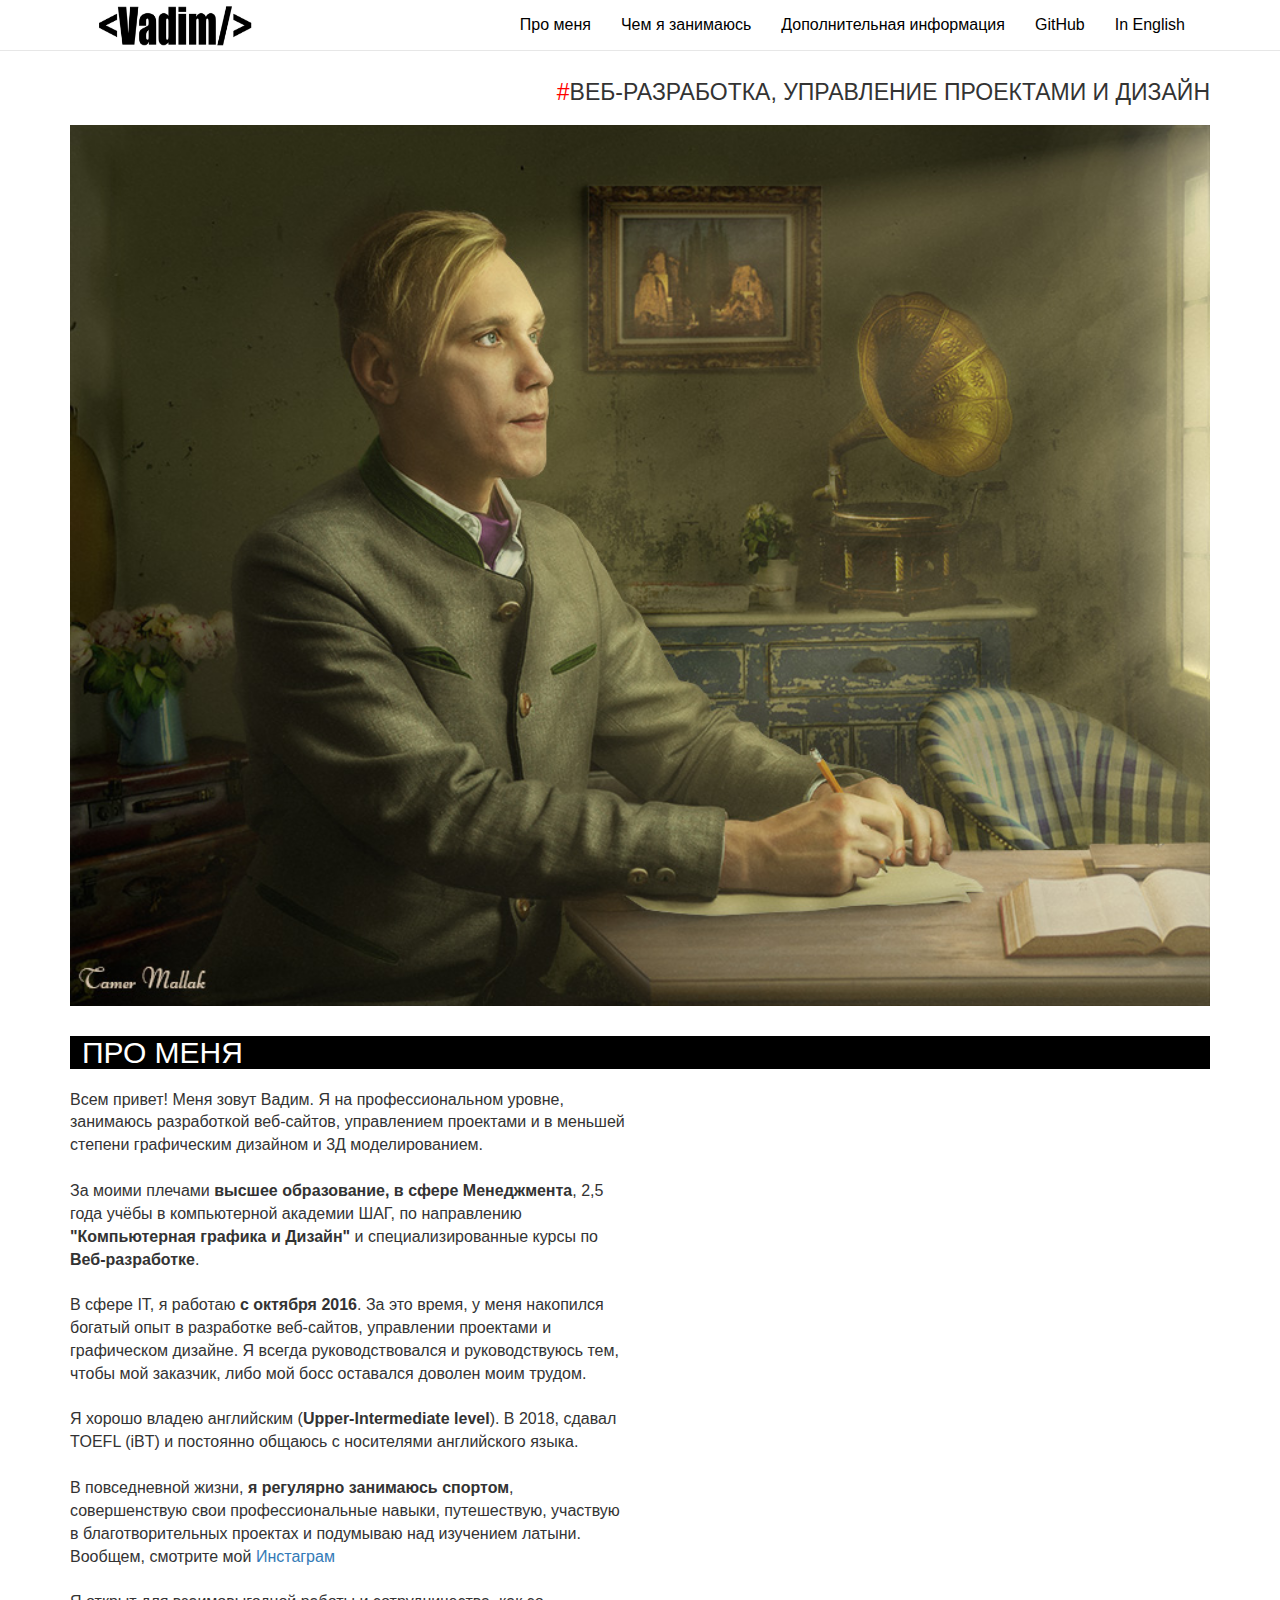
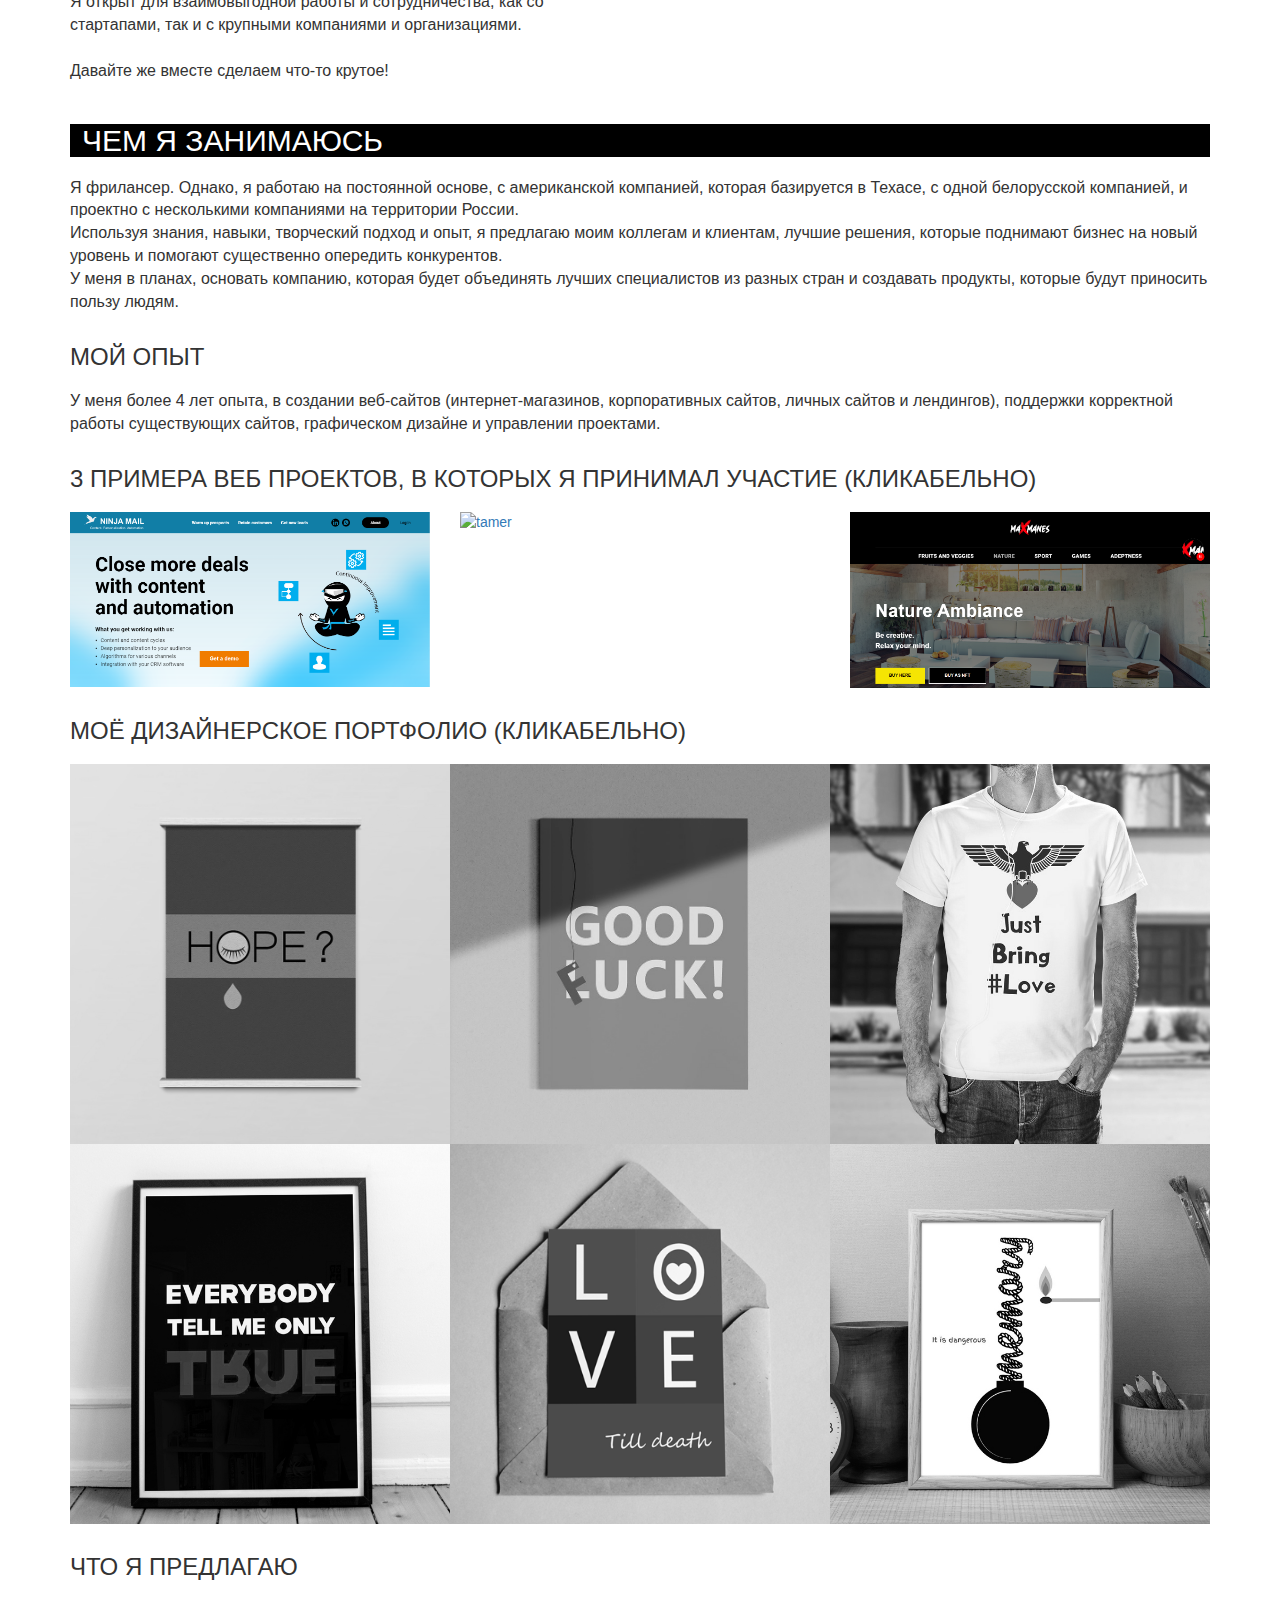
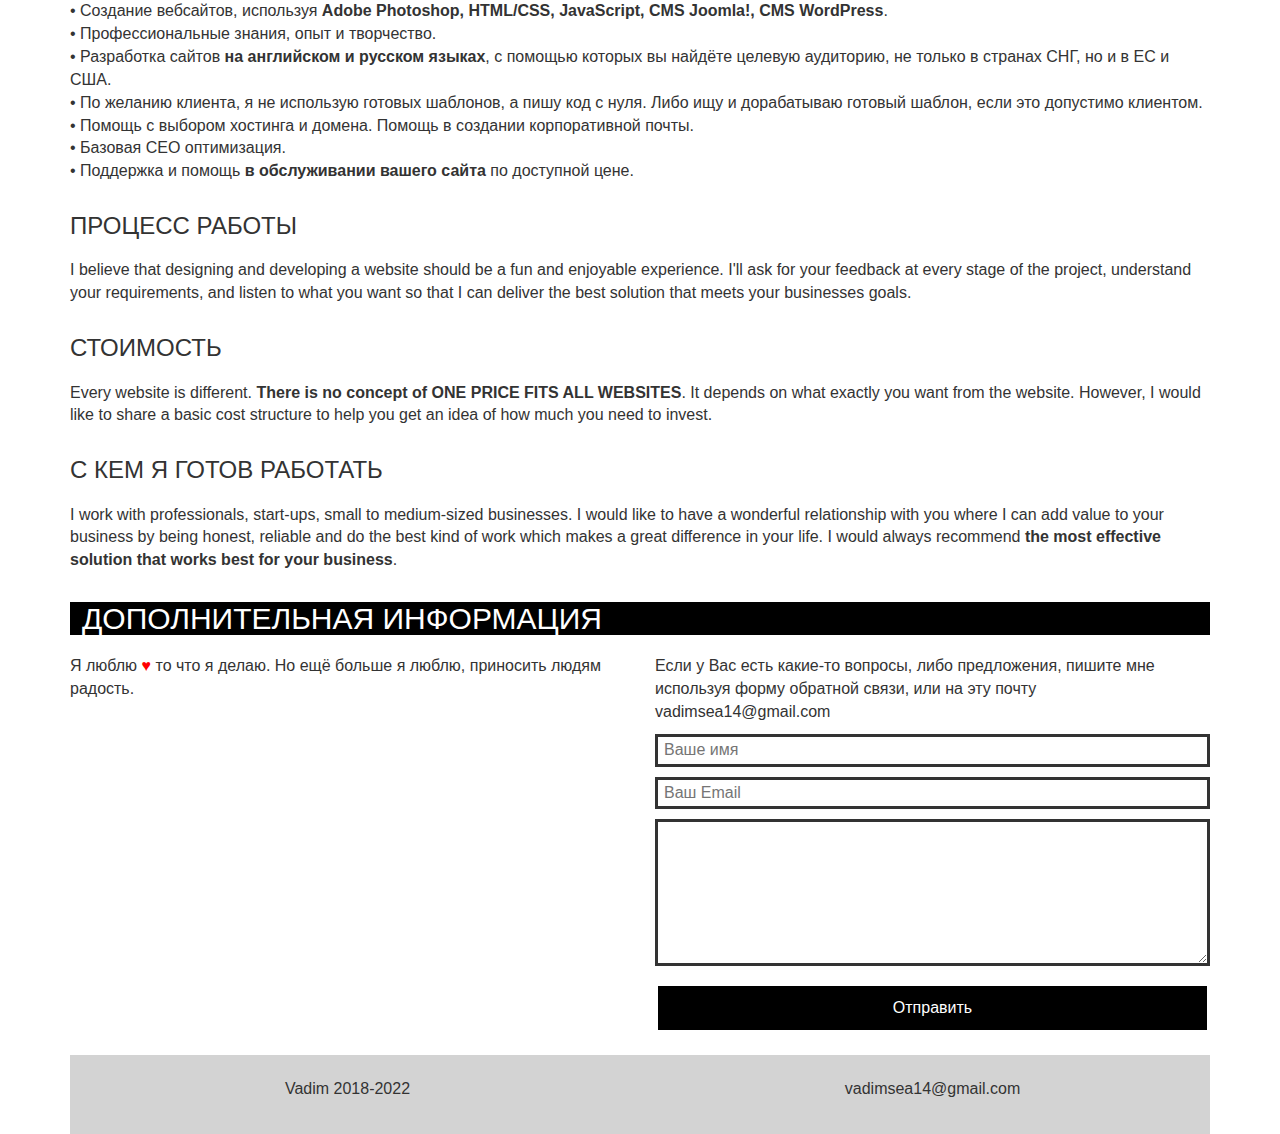
==== po-russki.html @ b3de0517 "Update po-russki.html" ====
<!DOCTYPE html>
<html lang="en">
  <head>
    <meta charset="utf-8">
	<meta http-equiv="X-UA-Compatible" content="IE=edge">
	<meta name="viewport" content="width=device-width, initial-scale=1">
    <title>ВАДИМ #ДИЗАЙН И РАЗРАБОТКА САЙТОВ</title>
    <!-- Bootstrap -->
	<link href="css/bootstrap.css" rel="stylesheet">
	<link href="css/style.css" rel="stylesheet" type="text/css">

	<!-- HTML5 shim and Respond.js for IE8 support of HTML5 elements and media queries -->
	<!-- WARNING: Respond.js doesn't work if you view the page via file:// -->
	<!--[if lt IE 9]>
		  <script src="https://oss.maxcdn.com/html5shiv/3.7.2/html5shiv.min.js"></script>
		  <script src="https://oss.maxcdn.com/respond/1.4.2/respond.min.js"></script>
		<![endif]-->
	  <!-- anchor smooth motion -->
	<script type="text/javascript" src="https://ajax.googleapis.com/ajax/libs/jquery/3.1.0/jquery.min.js"></script>
    <script>
		$(function () {
			$('a[href^="#"]').click(function(){
			var targetHref = $(this).attr('href');
			var $target = $('[name="' + targetHref.substring(1) + '"]');
			var offset = 200;
			if ($target.length) {
				$('html, body').animate({scrollTop: $target.offset().top - offset}, 800);
			}
			return false;
				});
		});
	</script>
	  <script type="text/javascript">
		    document.ondragstart = noselect; 
		    document.onselectstart = noselect; 
		    document.oncontextmenu = noselect; 
		    function noselect() {return false;} 
	</script>
	  
	 
	  
  </head>
	
	
	
	
	
	
	
	
  <body style="padding-top: 50px">
    <div class="container">
  <nav class="navbar navbar-default navbar-fixed-top">
	    <div class="container-fluid">
	      <!-- Brand and toggle get grouped for better mobile display -->
	      <div class="navbar-header">
	        <button type="button" class="navbar-toggle collapsed" data-toggle="collapse" data-target="#topFixedNavbar1" aria-expanded="false"><span class="sr-only">Toggle navigation</span><span class="icon-bar"></span><span class="icon-bar"></span><span class="icon-bar"></span></button>
	        <a class="navbar-brand" href="https://vadimsea.github.io/"><img src="images/logo.jpg" width="160" height="50" alt=""/></a></div>
	      <!-- Collect the nav links, forms, and other content for toggling -->
	      <div class="collapse navbar-collapse" id="topFixedNavbar1">
	        <ul class="nav navbar-nav navbar-right">
	                   <li><a href="#about">Про меня</a></li>
			  <li><a href="#what">Чем я занимаюсь</a></li>
			  <li><a href="#info">Дополнительная информация</a></li>
			  <li><a href="https://github.com/vadimsea" target="_blank">GitHub</a></li>
			  <li><a href="/">In English</a></li>
            </ul>
          </div>
	      <!-- /.navbar-collapse -->
        </div>
	    <!-- /.container-fluid -->
      </nav>
		
		
<h1><span class="colortext">#</span>ВЕБ-РАЗРАБОТКА, УПРАВЛЕНИЕ ПРОЕКТАМИ И ДИЗАЙН</h1>		
<div class="wrapper-img">		
  <img src="images/vadimsea.jpg" class="img-responsive" alt="Vadim" style="width: 100%;"/>
</div>
	    
	    
	    
	    
		
<h2>ПРО МЕНЯ</h2> <a name="about"></a>
<div class="row">
	    <div class="col-sm-6">
	      <p>	Всем привет! Меня зовут Вадим. Я на профессиональном уровне, занимаюсь разработкой веб-сайтов, управлением проектами и в меньшей степени графическим дизайном и 3Д моделированием. <br>
		      	<br>
		      	За моими плечами <b>высшее образование, в сфере Менеджмента</b>, 2,5 года учёбы в компьютерной академии ШАГ, по направлению <b>"Компьютерная графика и Дизайн"</b> и специализированные курсы по <b>Веб-разработке</b>.<br>
		      	<br>
		      	В сфере IT, я работаю <b>с октября 2016</b>. За это время, у меня накопился богатый опыт в разработке веб-сайтов, управлении проектами и графическом дизайне. Я всегда руководствовался и руководствуюсь тем, чтобы мой заказчик, либо мой босс оставался доволен моим трудом.<br>
		      	<br>
		      	Я хорошо владею английским (<b>Upper-Intermediate level</b>). В 2018, сдавал TOEFL (iBT) и постоянно общаюсь с носителями английского языка.<br>
		      	<br>
		      	В повседневной жизни, <b>я регулярно занимаюсь спортом</b>, совершенствую свои профессиональные навыки, путешествую, участвую в благотворительных проектах и подумываю над изучением латыни. Вообщем, смотрите мой <a href="https://www.instagram.com/vadim.sea/" target="_blank">Инстаграм</a><br>
		      	<br>
		      	Я открыт для взаимовыгодной работы и сотрудничества, как со стартапами, так и с крупными компаниями и организациями. <br>
		      	<br>
		      	Давайте же вместе сделаем что-то крутое!
		      
			</p>
	    </div>
	    <div class="col-sm-6 other">
	      <iframe src="https://player.vimeo.com/video/448821507" width="100%" height="600" frameborder="0" allow="autoplay; fullscreen" allowfullscreen></iframe>
	    </div>
	  </div>
	    
<h2>ЧЕМ Я ЗАНИМАЮСЬ</h2> <a name="what"></a>
<p>
	Я фрилансер. Однако, я работаю на постоянной основе, с американской компанией, которая базируется в Техасе, с одной белорусской компанией, и проектно с несколькими компаниями на территории России. <br>
	Используя знания, навыки, творческий подход и опыт, я предлагаю моим коллегам и клиентам, лучшие решения, которые поднимают бизнес на новый уровень и помогают существенно опередить конкурентов. <br>
	У меня в планах, основать компанию, которая будет объединять лучших специалистов из разных стран и создавать продукты, которые будут приносить пользу людям.<br>
	
 </p>

<h3>МОЙ ОПЫТ</h3>
<p>
У меня более 4 лет опыта, в создании веб-сайтов (интернет-магазинов, корпоративных сайтов, личных сайтов и лендингов), поддержки корректной работы существующих сайтов, графическом дизайне и управлении проектами.
</p>

<h3>3 ПРИМЕРА ВЕБ ПРОЕКТОВ, В КОТОРЫХ Я ПРИНИМАЛ УЧАСТИЕ (КЛИКАБЕЛЬНО)</h3> <a name="examples"></a>
<div class="row">
  <div class="col-xs-6 col-md-4"><a href="https://ninjamail.click/" target="_blank"><img src="images/ninjamail.png" class="img-responsive" alt="purl" style="width: 100%;"/></a></div>
  <div class="col-xs-6 col-md-4"><a href="http://www.tamer-art.com/" target="_blank"><img src="images/tamerart.png" class="img-responsive" alt="tamer" style="width: 100%;"/></a></div>
  <div class="col-xs-6 col-md-4"><a href="https://maxmanes.com/" target="_blank"><img src="images/maxmanes.png" class="img-responsive" alt="cubepapa" style="width: 100%;"/></a></div>
</div>	    
	    
	
<h3>МОЁ ДИЗАЙНЕРСКОЕ ПОРТФОЛИО (КЛИКАБЕЛЬНО)</h3>    
<div class="-fx-image-gal">
	<div class="-fx-gal-item">
		<div class="-fx-gal-image-thumb" tabindex="1">
			<a href="https://vadimsea.github.io/images/629c2c74491435.5c31e73e9cffa.jpg" target="_blank">
				<img src="images/629c2c74491435.5c31e73e9cffa.jpg" />
			</a>
		</div>
	</div><!-- /-fx-gal-item -->

	<div class="-fx-gal-item">
		<div class="-fx-gal-image-thumb" tabindex="1">
			<a href="https://vadimsea.github.io/images/luck-fuck.jpg" target="_blank">
				<img src="images/luck-fuck.jpg" />
			</a>
		</div>
	</div><!-- /-fx-gal-item -->

	<div class="-fx-gal-item">
		<div class="-fx-gal-image-thumb" tabindex="1">
			<a href="https://vadimsea.github.io/images/love.jpg" target="_blank">
				<img src="images/love.jpg" />
			</a>
		</div>
	</div><!-- /-fx-gal-item -->

	<div class="-fx-gal-item">
		<div class="-fx-gal-image-thumb" tabindex="1">
			<a href="https://vadimsea.github.io/images/True3.jpg" target="_blank">
				<img src="images/True3.jpg" />
			</a>
		</div>
	</div><!-- /-fx-gal-item -->

	<div class="-fx-gal-item">
		<div class="-fx-gal-image-thumb" tabindex="1">
			<a href="https://vadimsea.github.io/images/love-red1.png" target="_blank">
				<img src="images/love-red1.png" />
			</a>
		</div>
	</div><!-- /-fx-gal-item -->

	<div class="-fx-gal-item">
		<div class="-fx-gal-image-thumb" tabindex="1">
			<a href="https://vadimsea.github.io/images/Memory2.jpg" target="_blank">
				<img src="images/Memory2.jpg" />
			</a>
		</div>
	</div><!-- /-fx-gal-item -->
</div><!-- /gallery -->
	    
	    
	    
	    
	    
	    
	    

<h3>ЧТО Я ПРЕДЛАГАЮ</h3>
<p>
•	Создание вебсайтов, используя <b>Adobe Photoshop, HTML/CSS, JavaScript, CMS Joomla!, CMS WordPress</b>. <br>
•	Профессиональные знания, опыт и творчество.<br>
•	Разработка сайтов <b>на английском и русском языках</b>, с помощью которых вы найдёте целевую аудиторию, не только в странах СНГ, но и в ЕС и США.<br>
•	По желанию клиента, я не использую готовых шаблонов, а пишу код с нуля. Либо ищу и дорабатываю готовый шаблон, если это допустимо клиентом.<br>
•	Помощь с выбором хостинга и домена. Помощь в создании корпоративной почты. <br>
•	Базовая СЕО оптимизация.<br>
•	Поддержка и помощь <b>в обслуживании вашего сайта</b> по доступной цене. <br>
</p>
<h3>ПРОЦЕСС РАБОТЫ</h3>
<p>
I believe that designing and developing a website should be a fun and enjoyable experience. I'll ask for your feedback at every stage of the project, understand your requirements, and listen to what you want so that I can deliver the best solution that meets your businesses goals.
</p>
<h3>СТОИМОСТЬ</h3>
<p>
Every website is different. <b>There is no concept of ONE PRICE FITS ALL WEBSITES</b>. It depends on what exactly you want from the website. However, I would like to share a basic cost structure to help you get an idea of how much you need to invest.
</p>
<h3>С КЕМ Я ГОТОВ РАБОТАТЬ</h3>
<p>
I work with professionals, start-ups, small to medium-sized businesses. I would like to have a wonderful relationship with you where I can add value to your business by being honest, reliable and do the best kind of work which makes a great difference in your life. I would always recommend <b>the most effective solution that works best for your business</b>.  
</p>		
	    
	    
<h2>ДОПОЛНИТЕЛЬНАЯ ИНФОРМАЦИЯ</h2> <a name="info"></a>
<div class="row">
  <div class="col-md-6">
<p>Я люблю <span class="colortext">&hearts;</span> то что я делаю. Но ещё больше я люблю, приносить людям радость.<br>
</p>
		
  
  <div class="embed-responsive embed-responsive-16by9">
  <iframe src="https://player.vimeo.com/video/296215792" width="100%" height="100%" frameborder="0" webkitallowfullscreen mozallowfullscreen allowfullscreen></iframe>
</div>
	
  </div>
  <div class="col-md-6">
<p>Если у Вас есть какие-то вопросы, либо предложения, пишите мне используя форму обратной связи, или на эту почту vadimsea14@gmail.com</p>
  <form class="contact_form" action="contact-form.php" method="post" style="text-align: center;">
		 <p>
           <input type="text"  name="name" placeholder="Ваше имя" required />
        </p>
        <p>
          <input type="email" name="email" placeholder="Ваш Email" required />
        </p>

        <p>
          <textarea name="message" cols="40" rows="6" required ></textarea>
        </p>
        <p>
          <button class="submit" type="submit">Отправить</button>
        </p>
</form>
	
  </div>
</div>
		
<footer class="footer-vadzim">
  <div class="row" style="text-align: center;">
	  <div class="col-md-6">
	  	<p>Vadim 2018-2022</p>
	  </div>
	  <div class="col-md-6">
	  	<p>vadimsea14@gmail.com</p>
	  </div>
  </div>
</footer>

<!-- jQuery (necessary for Bootstrap's JavaScript plugins) --> 
	<script src="js/jquery-1.11.3.min.js"></script>

	<!-- Include all compiled plugins (below), or include individual files as needed --> 
	<script src="js/bootstrap.js"></script>
  </body>
</html>
---- css/style.css ----
@charset "utf-8";

body {
	cursor: url("../images/cursor.cur"), auto;
}


.footer-vadzim {
	height: 100%;
    width: 100%;
    background: lightgray;
	margin-top: 12px;
	padding: 23px 0px;
}

.colortext {
	color: red;
}



/*///////////// gallery CSS /////////////*/

.-fx-image-gal {
	display: flex;
	flex-direction: column;
	flex-wrap: wrap;
	margin: 0 auto;
	width: 100%;
	/*max-width: 960px;*/
	justify-content: center;
}
.-fx-gal-item {
	width: 100%;
	margin: 0px;
	padding: 0px;
	overflow: hidden;
}

.-fx-gal-item a {
	padding: 0;
	margin: 0;
	width: 100%;
	height: 100%;
	background-color: white;
}

.-fx-gal-image-thumb img {
	width: 100%;
	cursor: pointer;
	-webkit-filter: grayscale(100%);
	-moz-filter: grayscale(100%);
	filter: grayscale(100%);
	transform: scale(1.1);
	transition: all 0.5s ease;
}

.-fx-gal-image-thumb:hover img {
	cursor: pointer;
	-webkit-filter: grayscale(0%);
	-moz-filter: grayscale(0%);
	filter: grayscale(0%);
	transform: scale(1.5);
	transition: all 0.5s ease;
}
@media (min-width: 420px) {
	.-fx-image-gal {
		flex-direction: row;
		flex-wrap: wrap;
	}
	.-fx-gal-item {
		width: 50%;
	}
}
@media (min-width: 768px) {
	.-fx-gal-item {
		width: 33.33%;
	}
}
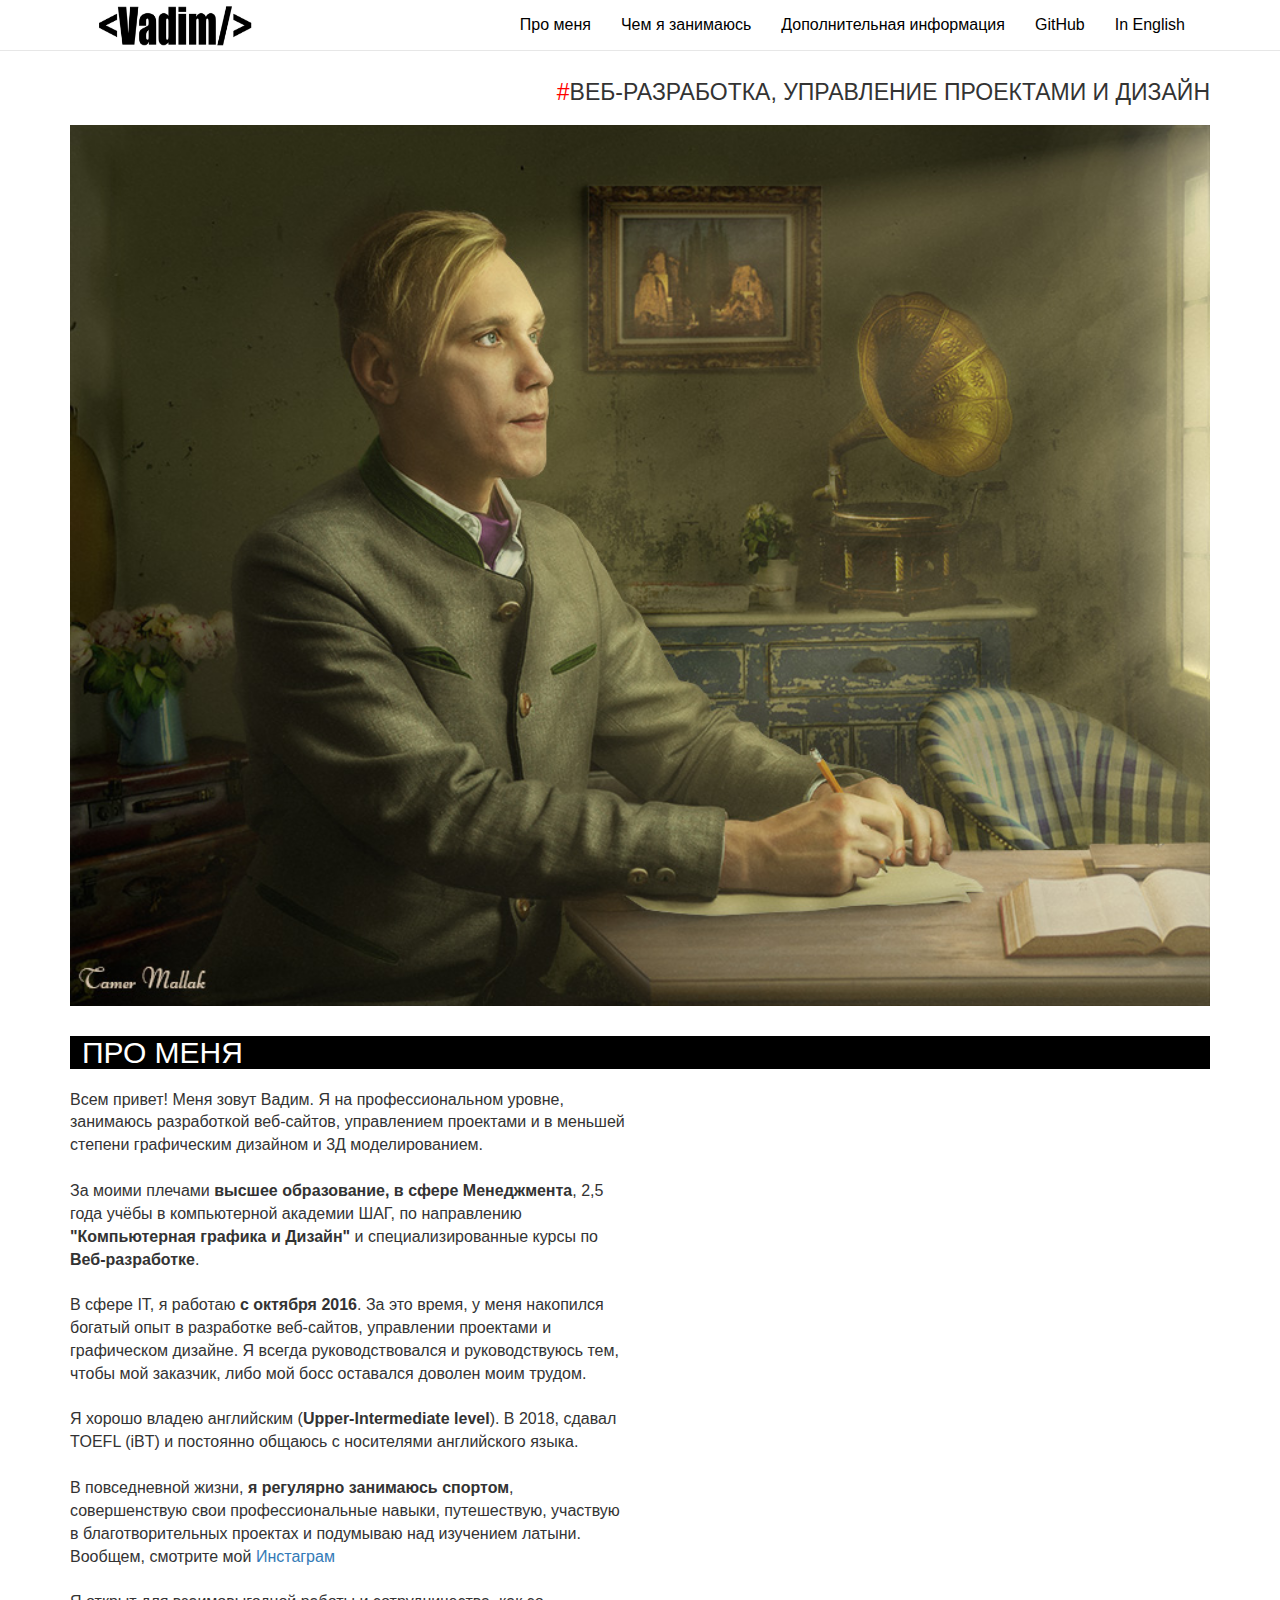
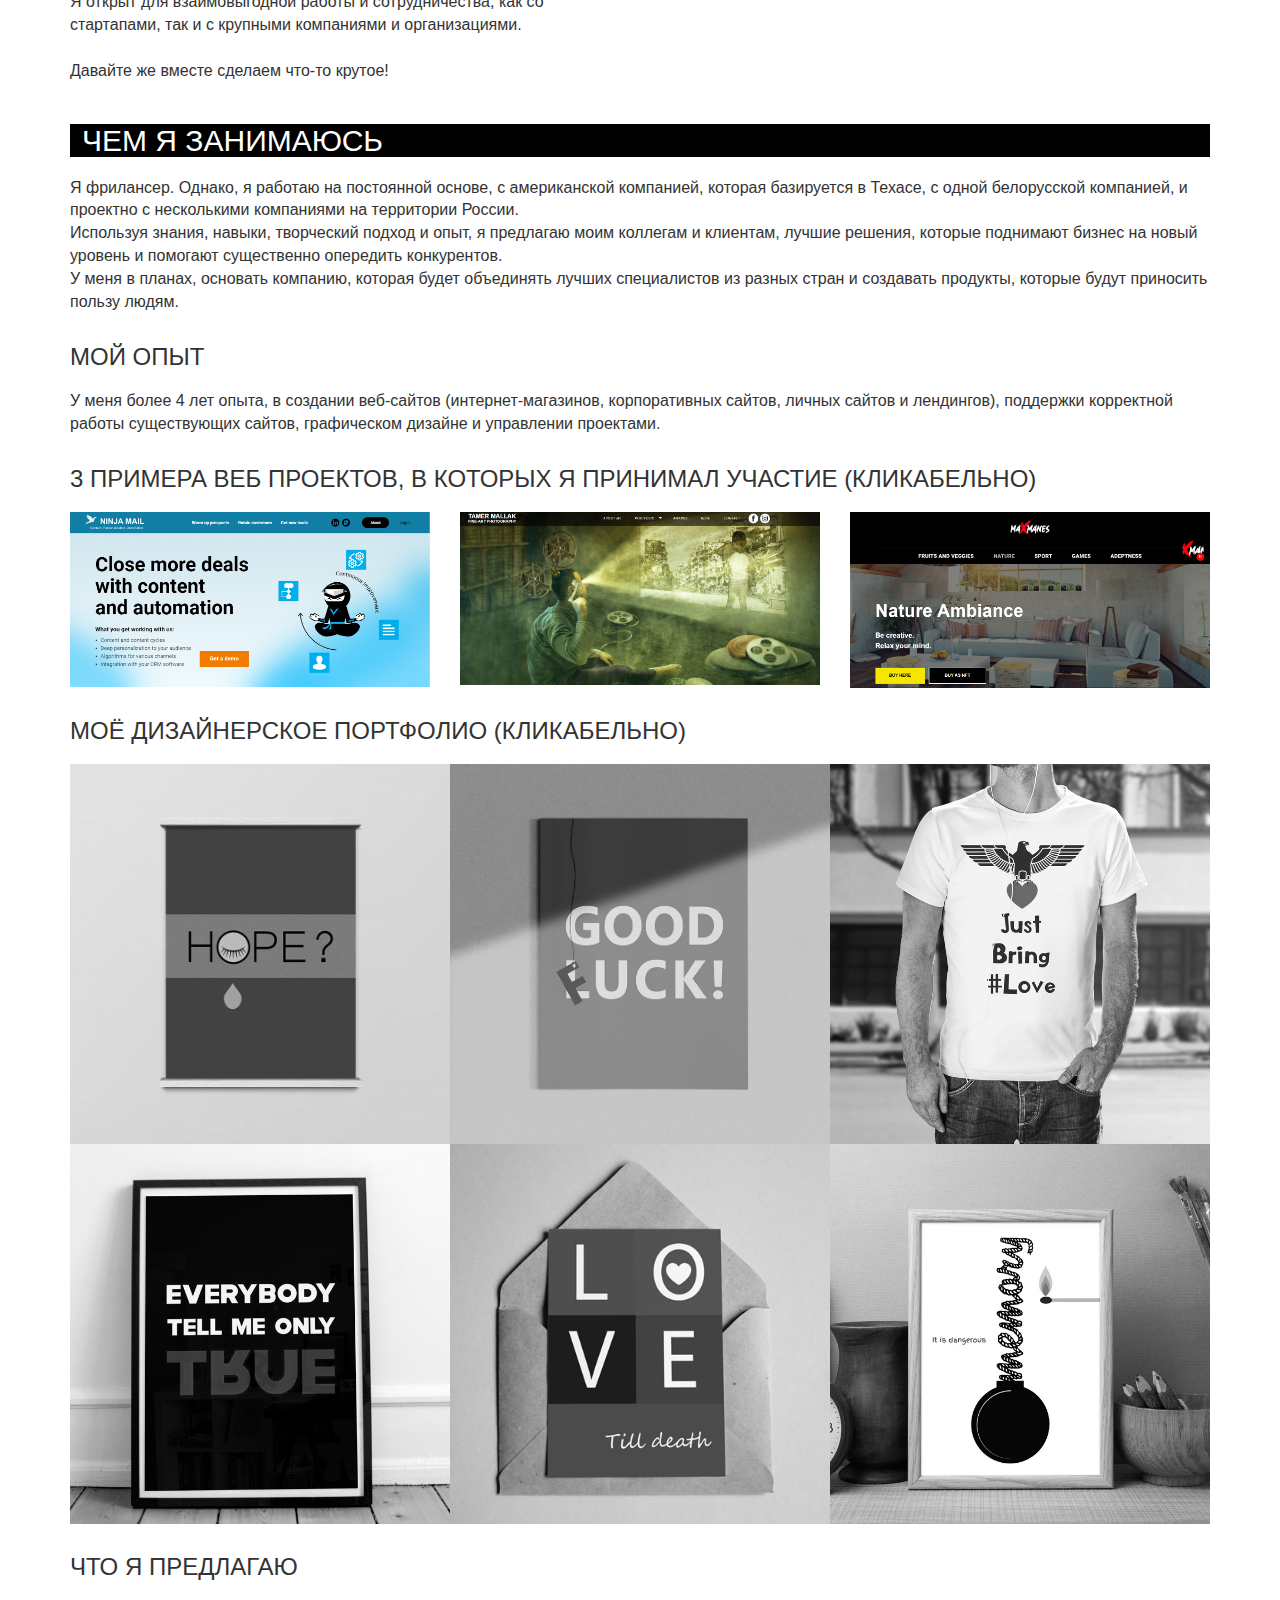
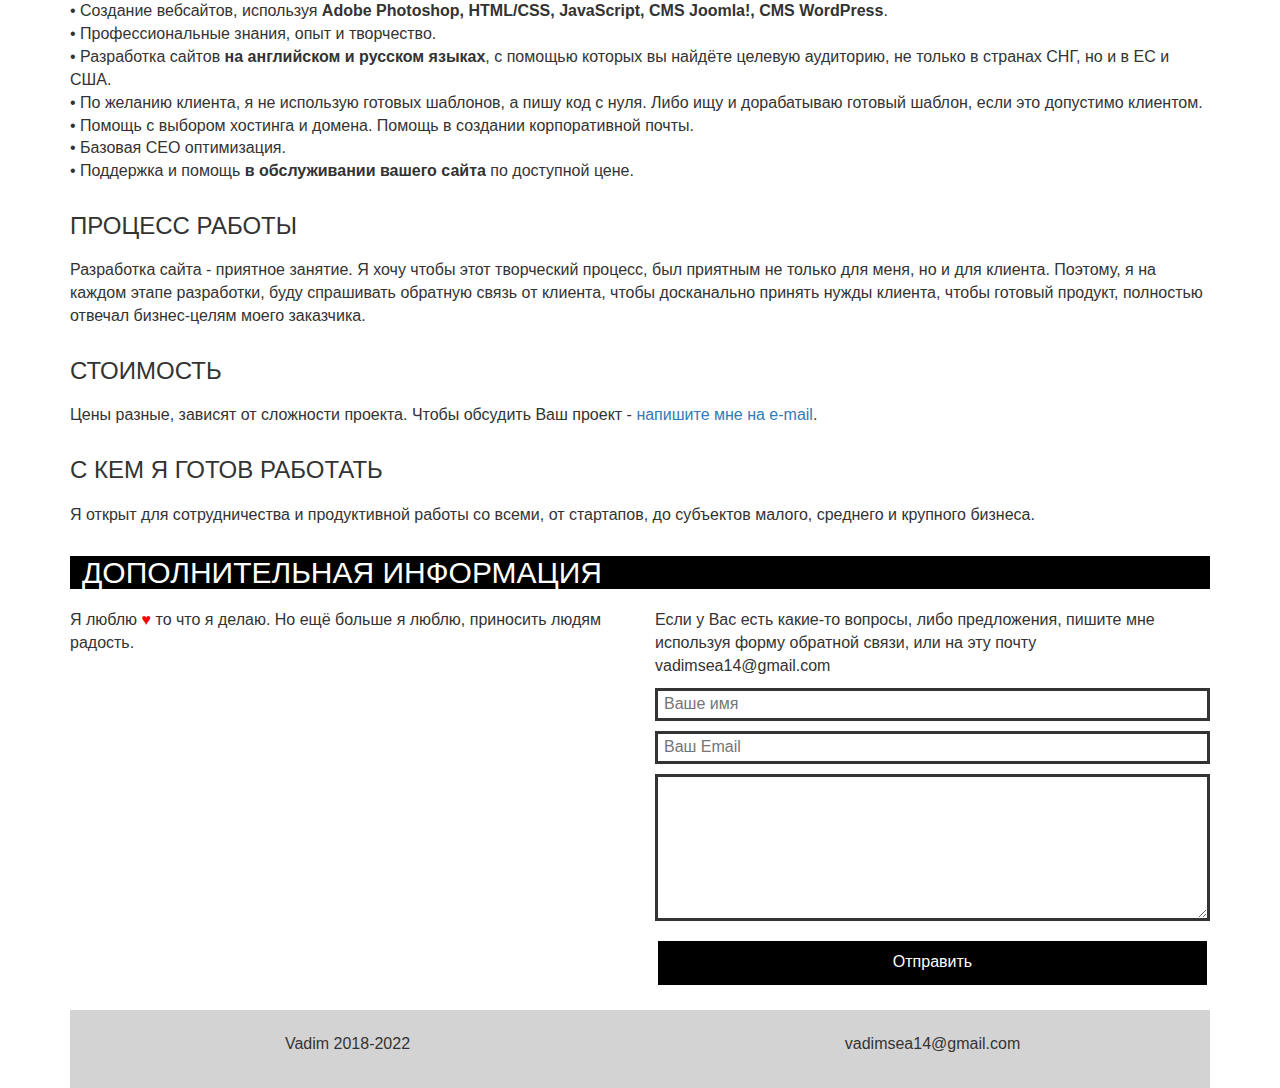
==== commit d3d1432c: "Update po-russki.html" ====
--- a/po-russki.html
+++ b/po-russki.html
@@ -196,15 +196,15 @@
 </p>
 <h3>ПРОЦЕСС РАБОТЫ</h3>
 <p>
-I believe that designing and developing a website should be a fun and enjoyable experience. I'll ask for your feedback at every stage of the project, understand your requirements, and listen to what you want so that I can deliver the best solution that meets your businesses goals.
+Разработка сайта - приятное занятие. Я хочу чтобы этот творческий процесс, был приятным не только для меня, но и для клиента. Поэтому, я на каждом этапе разработки, буду спрашивать обратную связь от клиента, чтобы досканально принять нужды клиента, чтобы готовый продукт, полностью отвечал бизнес-целям моего заказчика.
 </p>
 <h3>СТОИМОСТЬ</h3>
 <p>
-Every website is different. <b>There is no concept of ONE PRICE FITS ALL WEBSITES</b>. It depends on what exactly you want from the website. However, I would like to share a basic cost structure to help you get an idea of how much you need to invest.
+Цены разные, зависят от сложности проекта. Чтобы обсудить Ваш проект - <a href="mailto:vadimsea14@gmail.com">напишите мне на e-mail</a>.
 </p>
 <h3>С КЕМ Я ГОТОВ РАБОТАТЬ</h3>
 <p>
-I work with professionals, start-ups, small to medium-sized businesses. I would like to have a wonderful relationship with you where I can add value to your business by being honest, reliable and do the best kind of work which makes a great difference in your life. I would always recommend <b>the most effective solution that works best for your business</b>.  
+Я открыт для сотрудничества и продуктивной работы со всеми, от стартапов, до субъектов малого, среднего и крупного бизнеса.
 </p>		
 	    
 	    
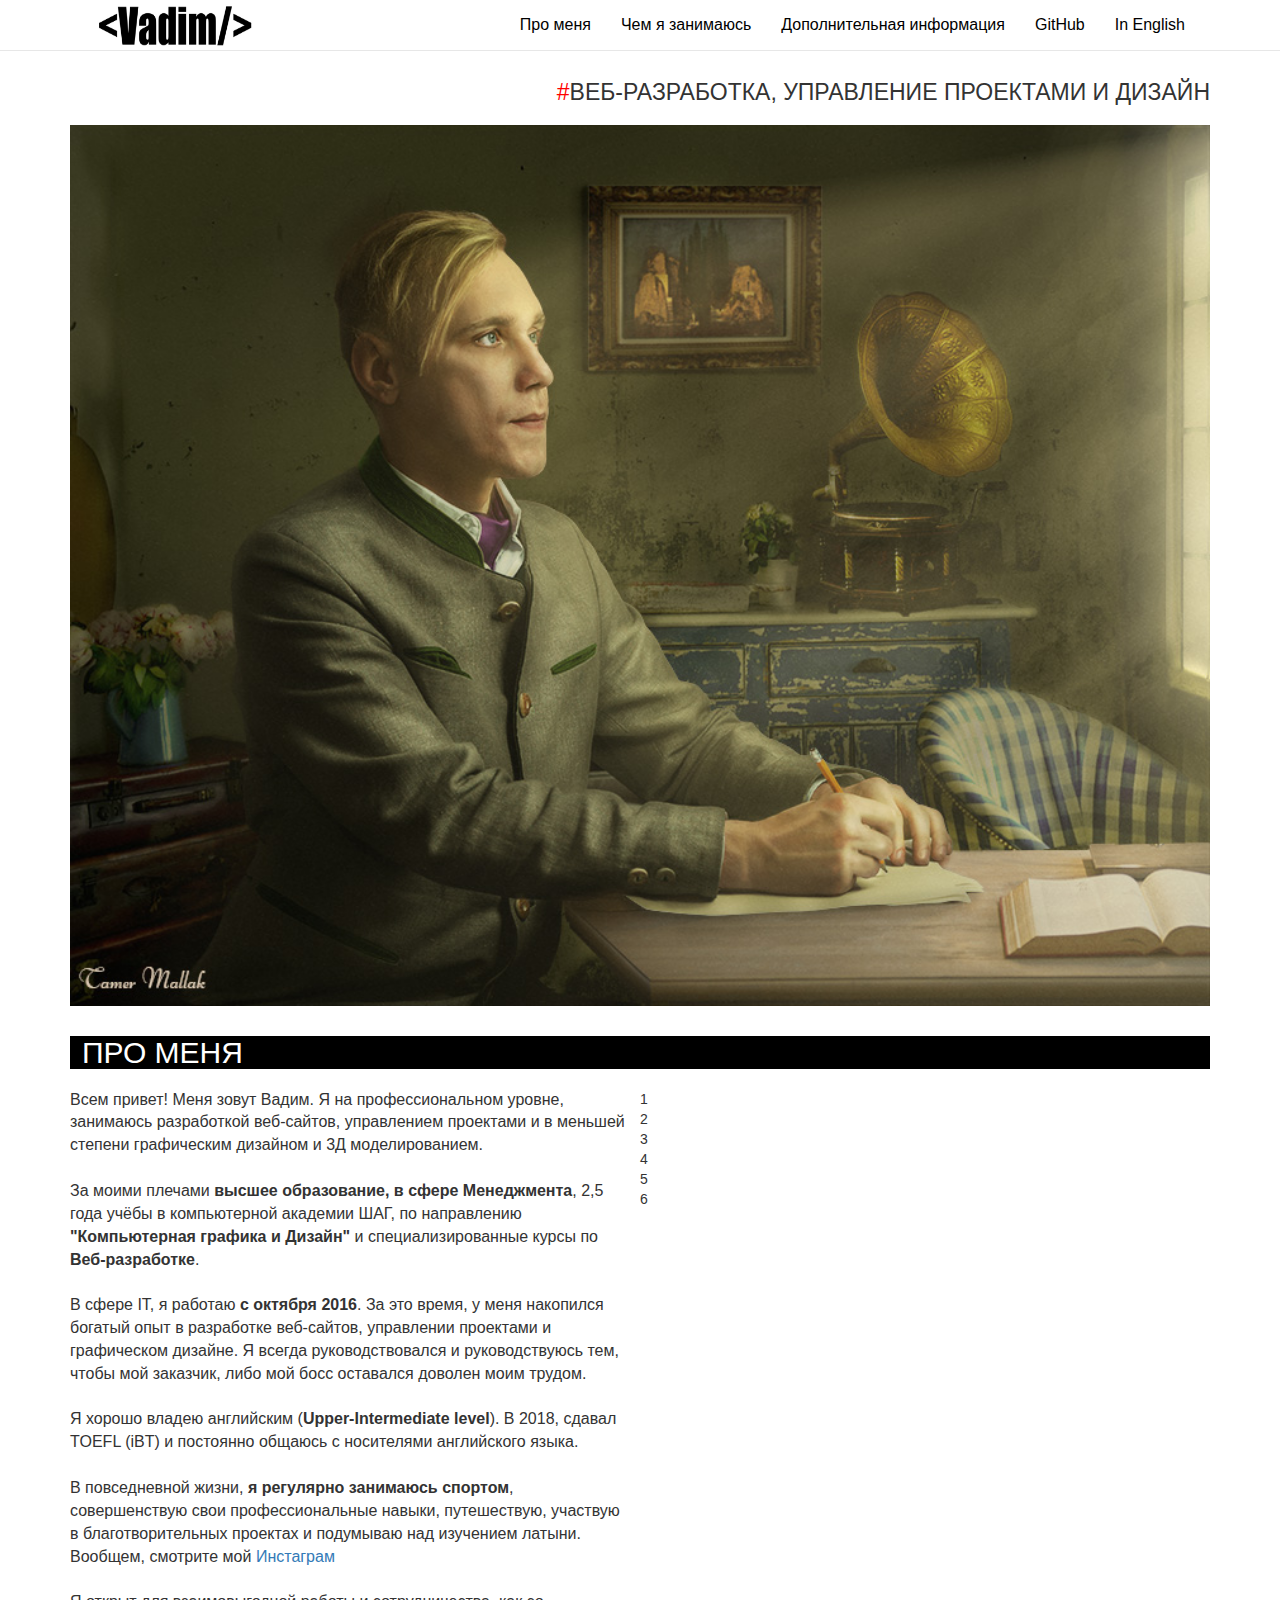
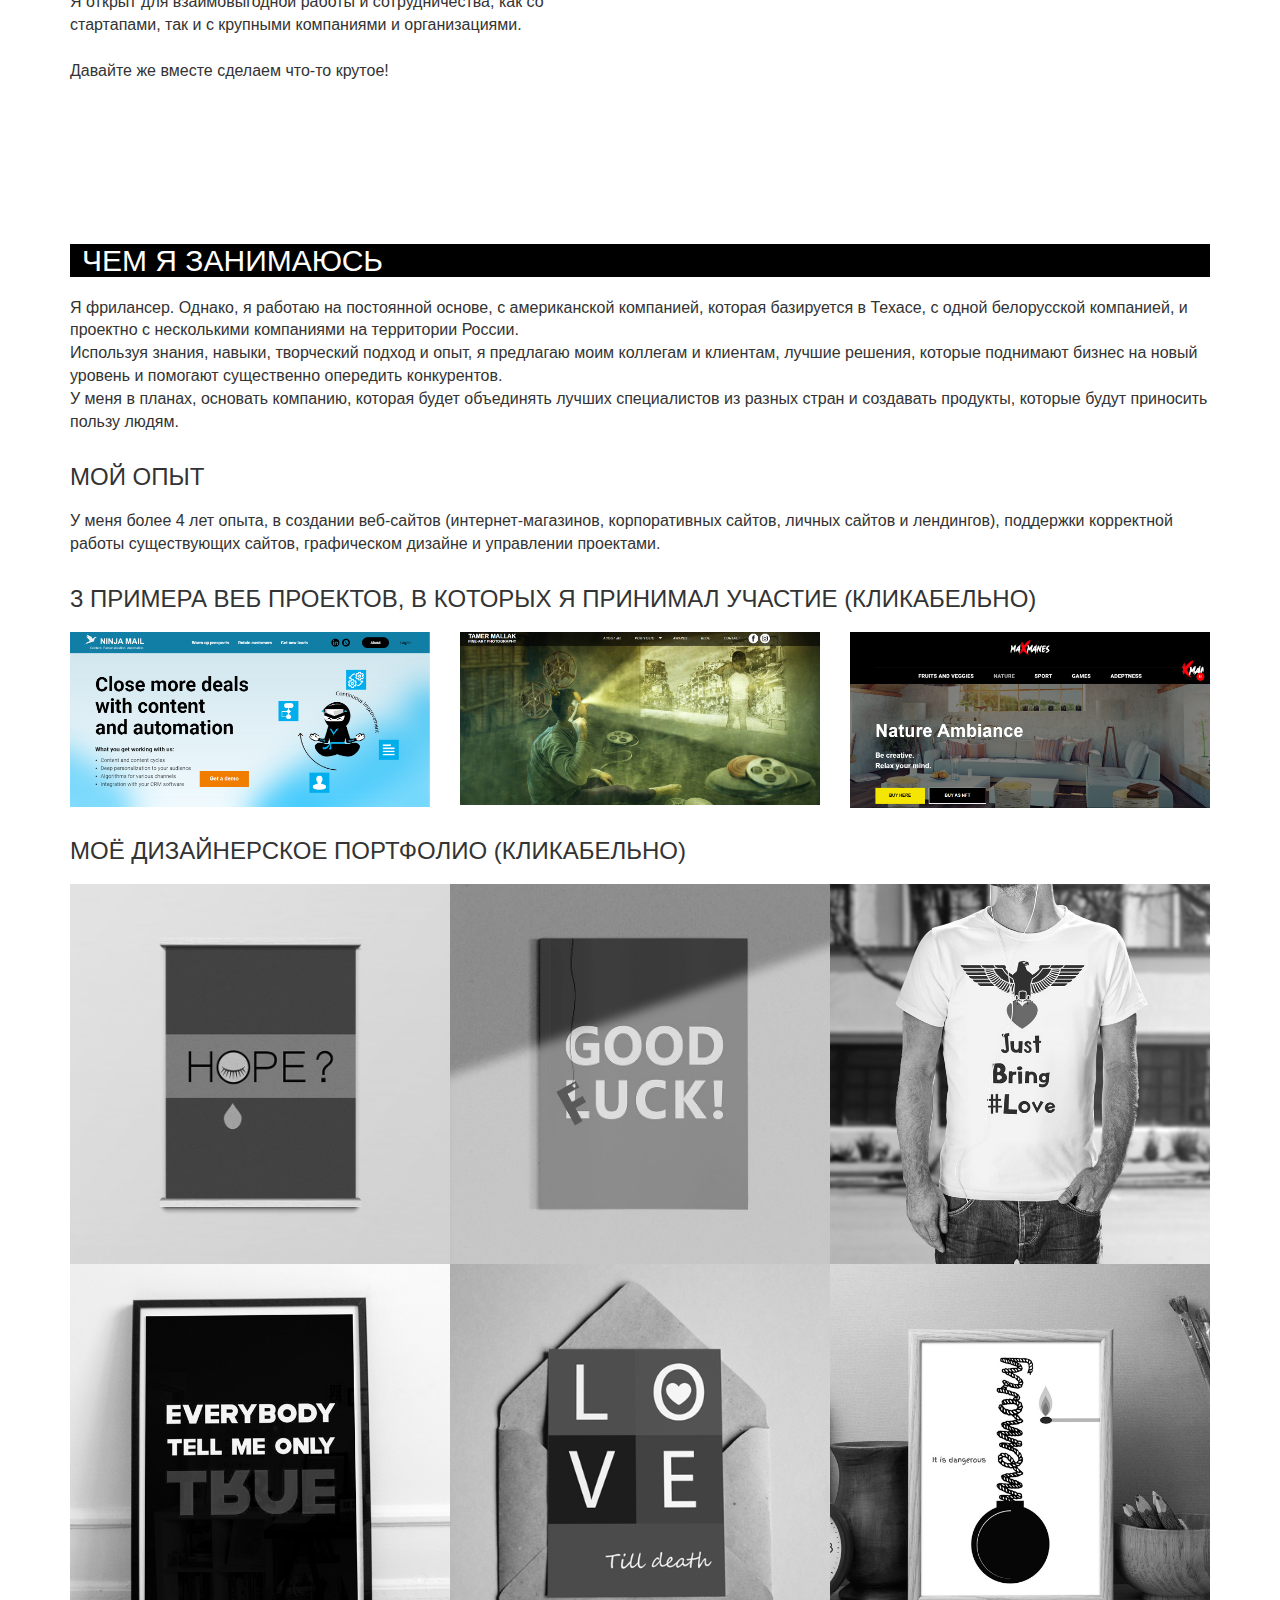
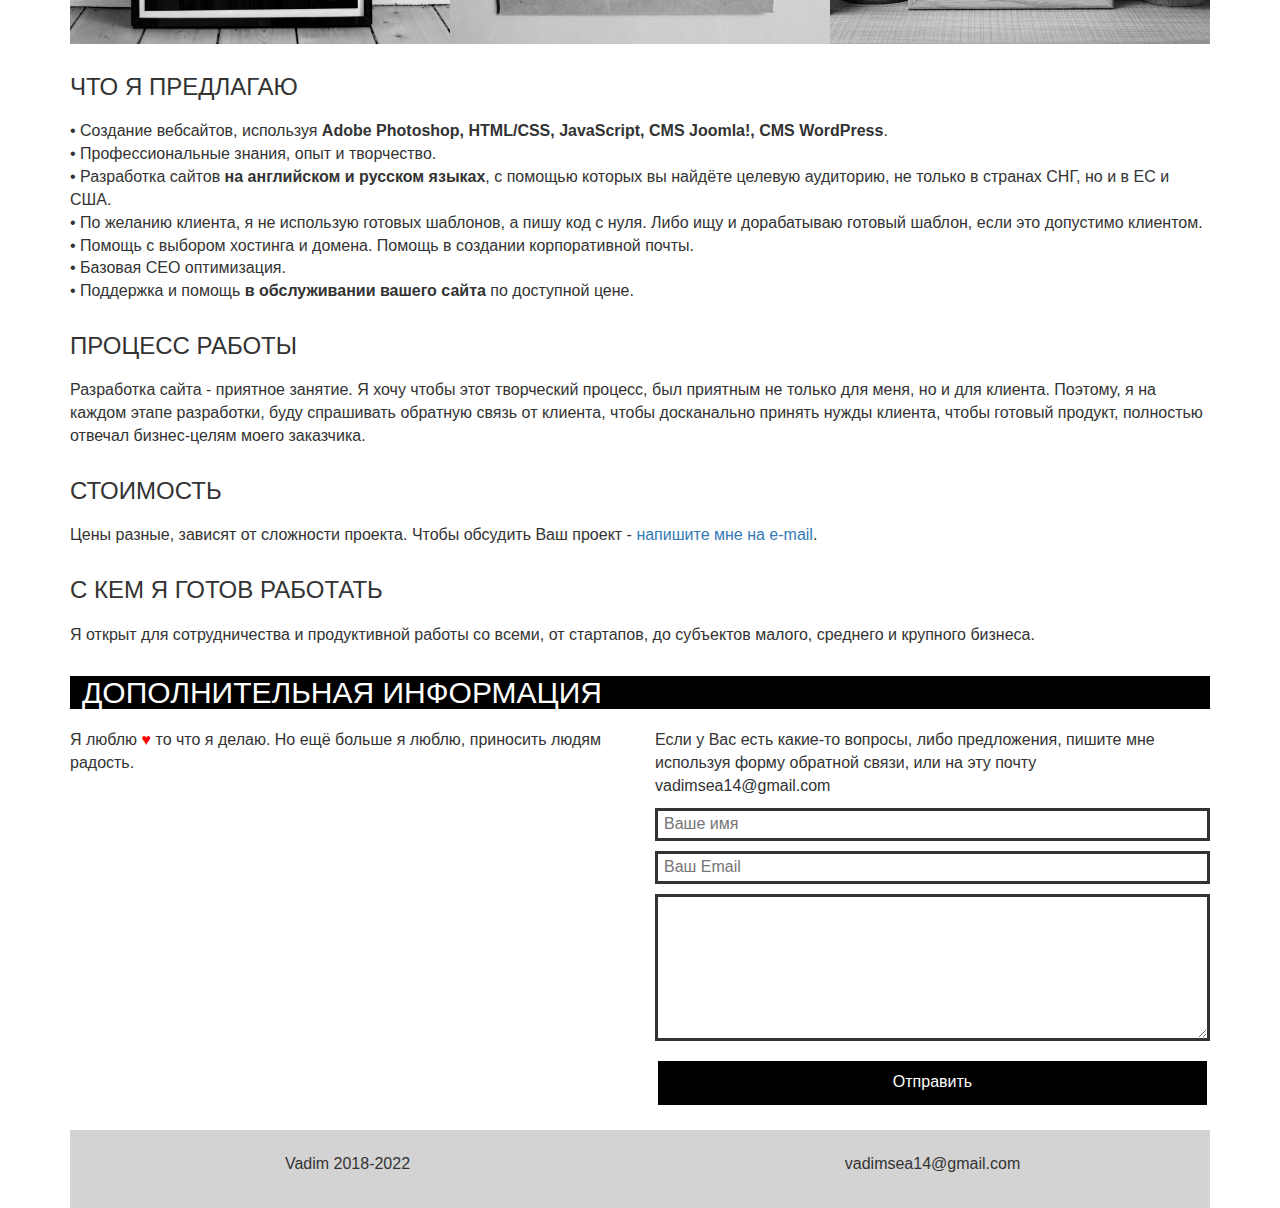
==== commit b7356c60: "1" ====
--- a/po-russki.html
+++ b/po-russki.html
@@ -100,6 +100,26 @@
 		      
 			</p>
 	    </div>
+	
+	
+	
+	
+	<div id="slider" class="slider">
+		<div class="slider-content">
+			<div class="slider-content-wrapper">
+				<div class="slider-content__item image-1">1</div>
+				<div class="slider-content__item image-2">2</div>
+				<div class="slider-content__item image-3">3</div>
+				<div class="slider-content__item image-4">4</div>
+				<div class="slider-content__item image-5">5</div>
+				<div class="slider-content__item image-6">6</div>
+			</div>
+		</div>
+	</div>
+	
+	
+	
+	
 	    <div class="col-sm-6 other">
 	      <iframe src="https://player.vimeo.com/video/448821507" width="100%" height="600" frameborder="0" allow="autoplay; fullscreen" allowfullscreen></iframe>
 	    </div>
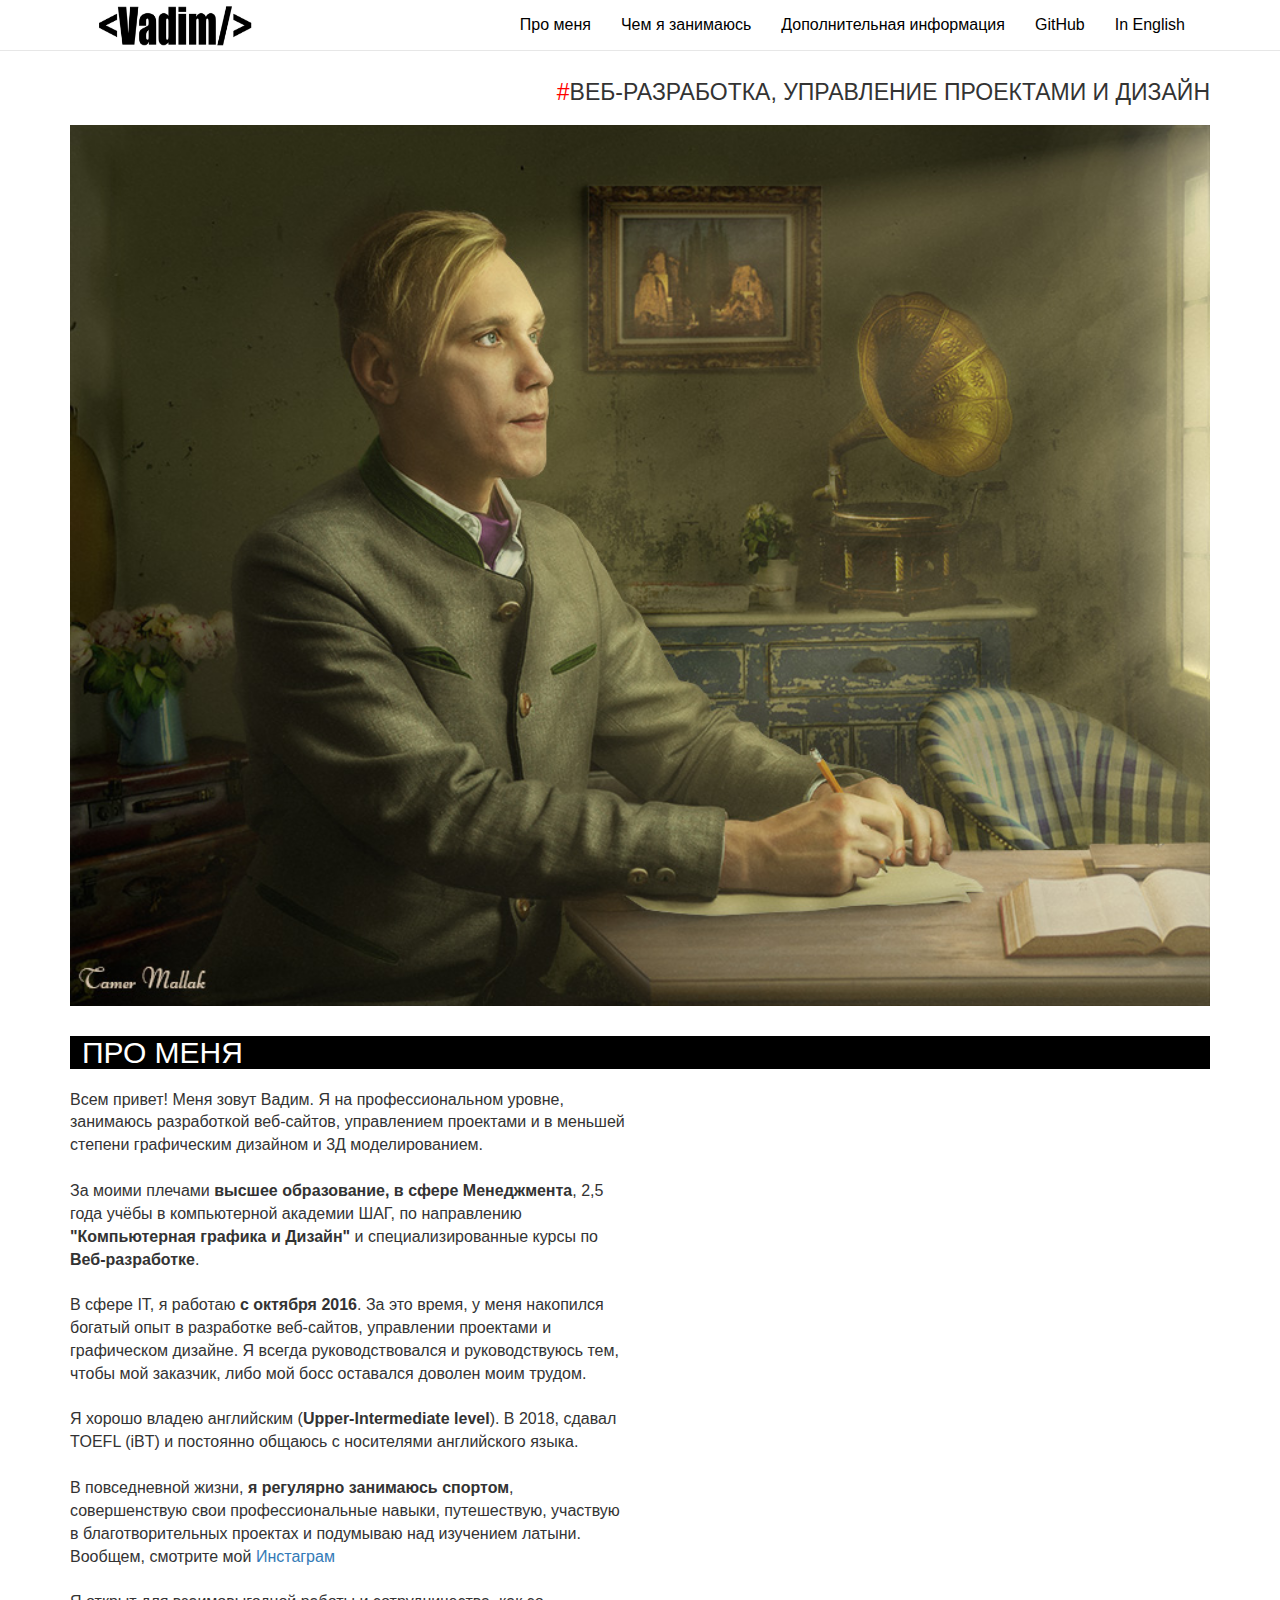
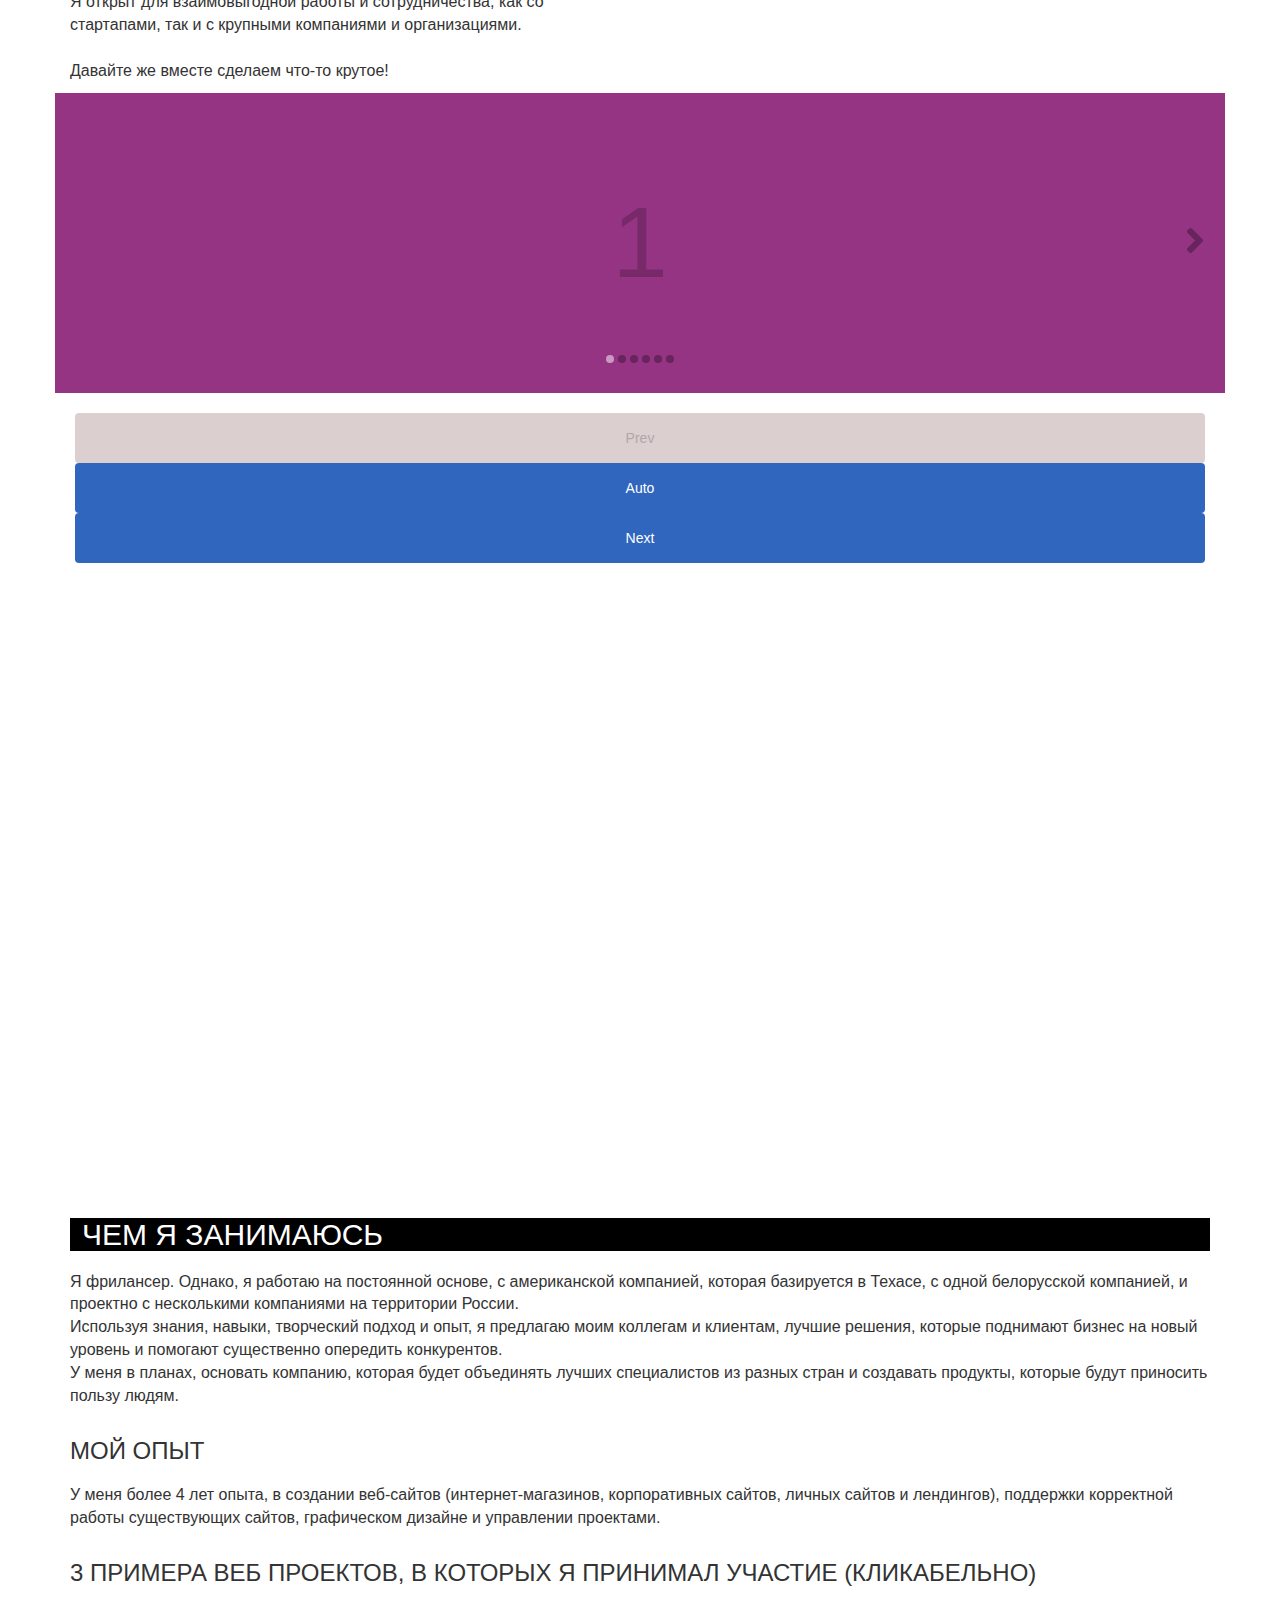
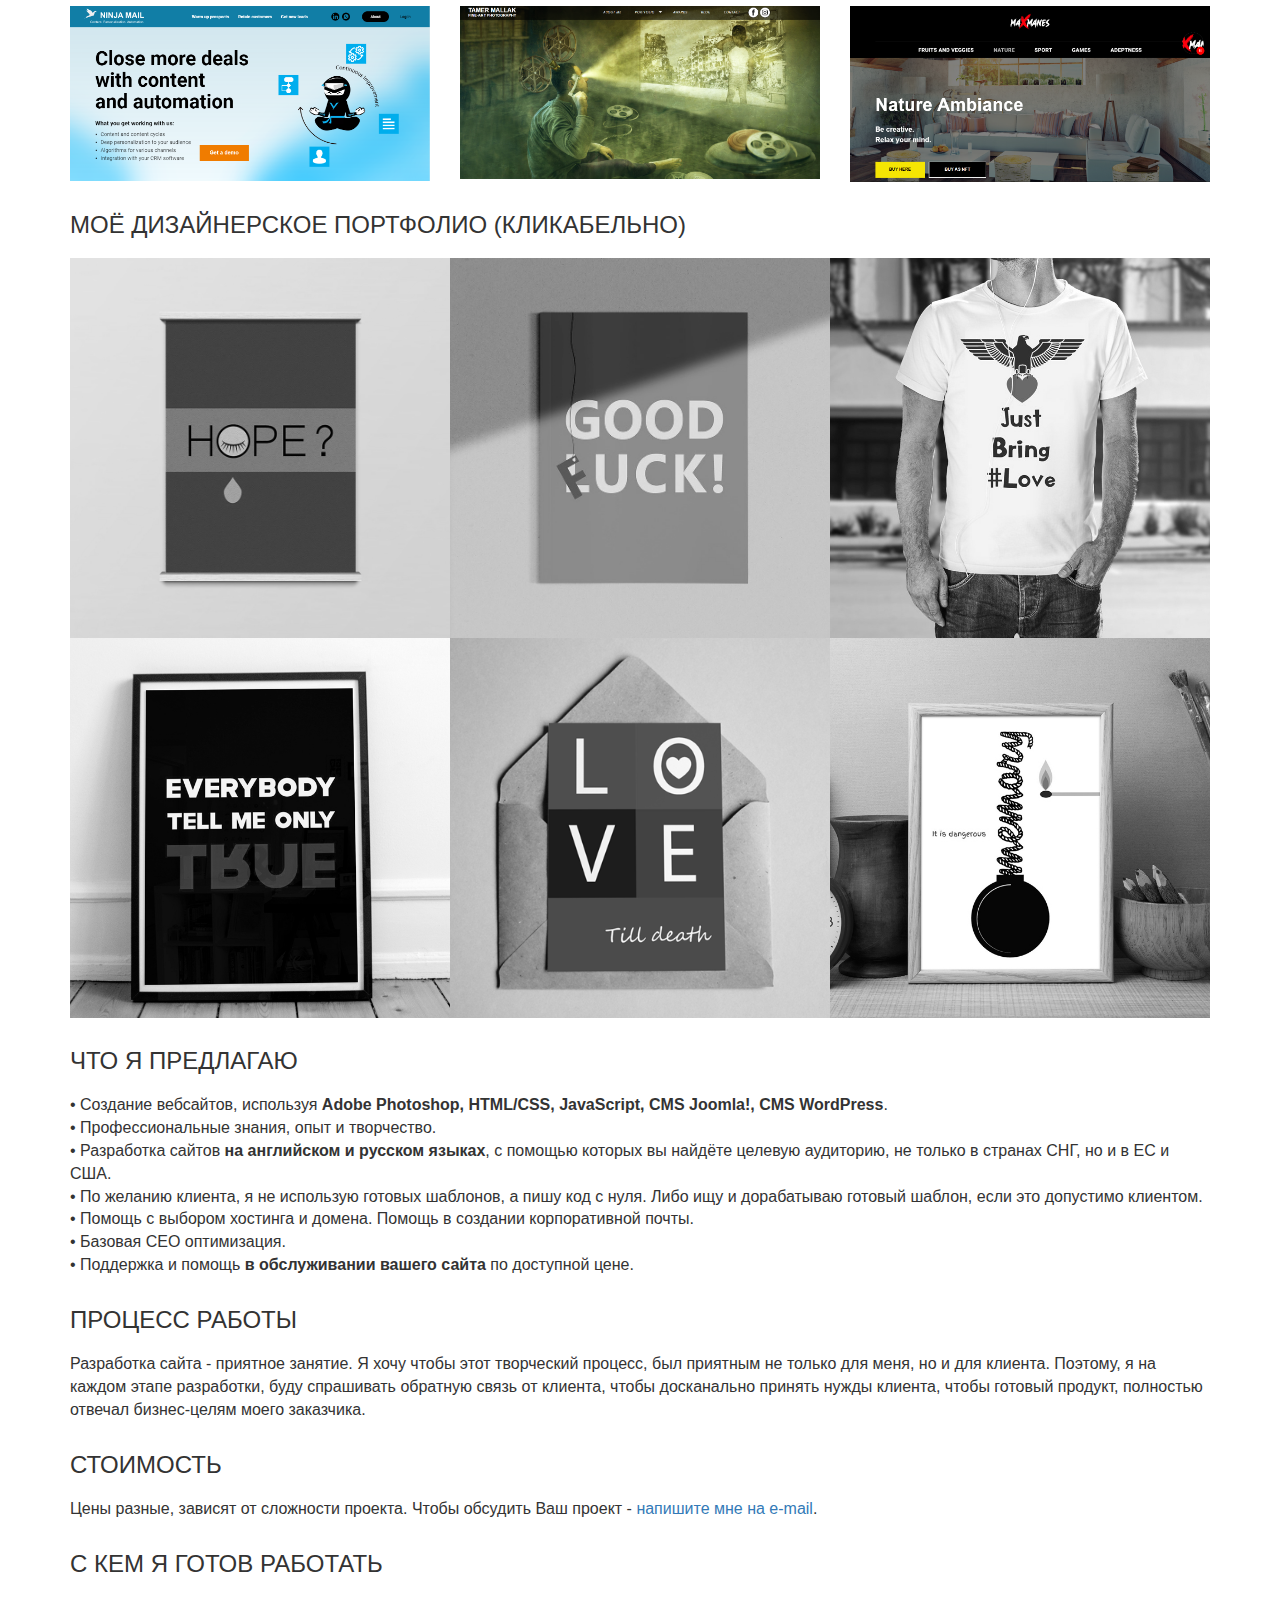
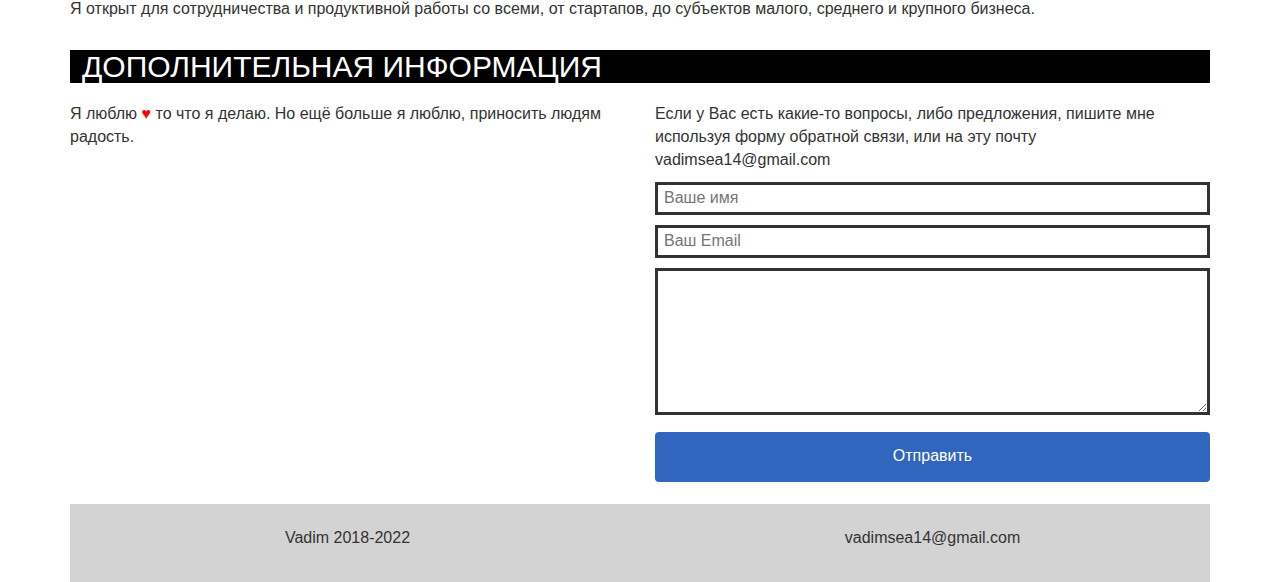
==== commit 1a76716b: "3" ====
--- a/po-russki.html
+++ b/po-russki.html
@@ -36,6 +36,7 @@
 		    document.oncontextmenu = noselect; 
 		    function noselect() {return false;} 
 	</script>
+
 	  
 	 
 	  
@@ -272,10 +273,257 @@
   </div>
 </footer>
 
+	    
+	 <script type="text/javascript">
+		const slider = (function(){
+	
+	//const
+	const slider = document.getElementById("slider"); // основная обертка
+	console.log(slider);
+	const sliderContent = document.querySelector(".slider-content"); // обертка для контейнера слайдов и контролов
+	console.log(sliderContent);
+	const sliderWrapper = document.querySelector(".slider-content-wrapper"); // контейнер для слайдов
+	const elements = document.querySelectorAll(".slider-content__item"); // обертка для слайда
+	const sliderContentControls = createHTMLElement("div", "slider-content__controls"); // блок контролов внутри sliderContent
+	let dotsWrapper = null; // Обертка dots
+	let prevButton = null; // Кнопки
+	let nextButton = null;
+	let autoButton = null;
+	let leftArrow = null; // Стрелки
+	let rightArrow = null;
+	let intervalId = null; //идентификатор setInterval
+	
+	// data
+	const itemsInfo = {
+		offset: 0, // смещение контейнера со слайдами относительно начальной точки (первый слайд)
+		position: {
+			current: 0, // номер текущего слайда
+			min: 0, // первый слайд
+			max: elements.length - 1 // последний слайд	
+		},
+		intervalSpeed: 2000, // Скорость смены слайдов в авторежиме
+
+		update: function(value) {
+			this.position.current = value;
+			this.offset = -value;
+		},
+		reset: function() {
+			this.position.current = 0;
+			this.offset = 0;
+		}	
+	};
+
+	const controlsInfo = {
+		buttonsEnabled: false,
+		dotsEnabled: false,
+		prevButtonDisabled: true,
+		nextButtonDisabled: false
+	};
+
+	// Инициализация слайдера
+	function init(props) {
+		// let {buttonsEnabled, dotsEnabled} = controlsInfo;
+		let {intervalSpeed, position, offset} = itemsInfo;
+		
+		// Проверка наличия элементов разметки
+		if (slider && sliderContent && sliderWrapper && elements) {
+			// Проверка входных параметров
+			if (props && props.intervalSpeed) {
+				intervalSpeed = props.intervalSpeed;
+			}
+			if (props && props.currentItem) {
+				if ( parseInt(props.currentItem) >= position.min && parseInt(props.currentItem) <= position.max ) {
+					position.current = props.currentItem;
+					offset = - props.currentItem;	
+				}
+			}
+			if (props && props.buttons) {
+				controlsInfo.buttonsEnabled = true;
+			}
+			if (props && props.dots) {
+				controlsInfo.dotsEnabled = true;
+			}
+			
+			_updateControlsInfo();
+			_createControls(controlsInfo.dotsEnabled, controlsInfo.buttonsEnabled);
+			_render();	
+		} else {
+			console.log("Разметка слайдера задана неверно. Проверьте наличие всех необходимых классов 'slider/slider-content/slider-wrapper/slider-content__item'");
+		}
+	}
+
+	// Обновить свойства контролов
+	function _updateControlsInfo() {
+		const {current, min, max} = itemsInfo.position;
+		controlsInfo.prevButtonDisabled = current > min ? false : true;
+		controlsInfo.nextButtonDisabled = current < max ? false : true;
+	}
+
+	// Создание элементов разметки
+	function _createControls(dots = false, buttons = false) {
+		
+		//Обертка для контролов
+		sliderContent.append(sliderContentControls);
+
+		// Контролы
+		createArrows();
+		buttons ? createButtons() : null;
+		dots ? createDots() : null;
+		
+		// Arrows function
+		function createArrows() {
+			const dValueLeftArrow = "M31.7 239l136-136c9.4-9.4 24.6-9.4 33.9 0l22.6 22.6c9.4 9.4 9.4 24.6 0 33.9L127.9 256l96.4 96.4c9.4 9.4 9.4 24.6 0 33.9L201.7 409c-9.4 9.4-24.6 9.4-33.9 0l-136-136c-9.5-9.4-9.5-24.6-.1-34z";
+			const dValueRightArrow = "M224.3 273l-136 136c-9.4 9.4-24.6 9.4-33.9 0l-22.6-22.6c-9.4-9.4-9.4-24.6 0-33.9l96.4-96.4-96.4-96.4c-9.4-9.4-9.4-24.6 0-33.9L54.3 103c9.4-9.4 24.6-9.4 33.9 0l136 136c9.5 9.4 9.5 24.6.1 34z";
+			const leftArrowSVG = createSVG(dValueLeftArrow);
+			const rightArrowSVG = createSVG(dValueRightArrow);
+			
+			leftArrow = createHTMLElement("div", "prev-arrow");
+			leftArrow.append(leftArrowSVG);
+			leftArrow.addEventListener("click", () => updateItemsInfo(itemsInfo.position.current - 1))
+			
+			rightArrow = createHTMLElement("div", "next-arrow");
+			rightArrow.append(rightArrowSVG);
+			rightArrow.addEventListener("click", () => updateItemsInfo(itemsInfo.position.current + 1))
+
+			sliderContentControls.append(leftArrow, rightArrow);
+			
+			// SVG function
+			function createSVG(dValue, color="currentColor") {
+				const svg = document.createElementNS("http://www.w3.org/2000/svg", "svg");
+				svg.setAttribute("viewBox", "0 0 256 512");
+				const path = document.createElementNS("http://www.w3.org/2000/svg", "path");
+				path.setAttribute("fill", color);
+				path.setAttribute("d", dValue);
+				svg.appendChild(path);	
+				return svg;
+			}
+		}
+
+		// Dots function
+		function createDots() {
+			dotsWrapper = createHTMLElement("div", "dots");			
+			for(let i = 0; i < itemsInfo.position.max + 1; i++) {
+				const dot = document.createElement("div");
+				dot.className = "dot";
+				dot.addEventListener("click", function() {
+					updateItemsInfo(i);
+				})
+				dotsWrapper.append(dot);		
+			}
+			sliderContentControls.append(dotsWrapper);	
+		}
+		
+		// Buttons function
+		function createButtons() {
+			const controlsWrapper = createHTMLElement("div", "slider-controls");
+			prevButton = createHTMLElement("button", "prev-control", "Prev");
+			prevButton.addEventListener("click", () => updateItemsInfo(itemsInfo.position.current - 1))
+			
+			autoButton = createHTMLElement("button", "auto-control", "Auto");
+			autoButton.addEventListener("click", () => {
+				intervalId = setInterval(function(){
+					if (itemsInfo.position.current < itemsInfo.position.max) {
+						itemsInfo.update(itemsInfo.position.current + 1);
+					} else {
+						itemsInfo.reset();
+					}
+					_slideItem();
+				}, itemsInfo.intervalSpeed)
+			})
+
+			nextButton = createHTMLElement("button", "next-control", "Next");
+			nextButton.addEventListener("click", () => updateItemsInfo(itemsInfo.position.current + 1))
+
+			controlsWrapper.append(prevButton, autoButton, nextButton);
+			slider.append(controlsWrapper);
+		}
+	}
+
+	// Задать класс для контролов (buttons, arrows)
+	function setClass(options) {
+		if (options) {
+			options.forEach(({element, className, disabled}) => {
+				if (element) {
+					disabled ? element.classList.add(className) : element.classList.remove(className)	
+				} else {
+					console.log("Error: function setClass(): element = ", element);
+				}
+			})
+		}
+	}
+
+	// Обновить значения слайдера
+	function updateItemsInfo(value) {
+		itemsInfo.update(value);
+		_slideItem(true);	
+	}
+
+	// Отобразить элементы
+	function _render() {
+		const {prevButtonDisabled, nextButtonDisabled} = controlsInfo;
+		let controlsArray = [
+			{element: leftArrow, className: "d-none", disabled: prevButtonDisabled},
+			{element: rightArrow, className: "d-none", disabled: nextButtonDisabled}
+		];
+		if (controlsInfo.buttonsEnabled) {
+			controlsArray = [
+				...controlsArray, 
+				{element:prevButton, className: "disabled", disabled: prevButtonDisabled},
+				{element:nextButton, className: "disabled", disabled: nextButtonDisabled}
+			];
+		}
+		
+		// Отображаем/скрываем контроллы
+		setClass(controlsArray);
+
+		// Передвигаем слайдер
+		sliderWrapper.style.transform = `translateX(${itemsInfo.offset*100}%)`;	
+		
+		// Задаем активный элемент для точек (dot)
+		if (controlsInfo.dotsEnabled) {
+			if (document.querySelector(".dot--active")) {
+				document.querySelector(".dot--active").classList.remove("dot--active");	
+			}
+			dotsWrapper.children[itemsInfo.position.current].classList.add("dot--active");
+		}
+	}
+
+	// Переместить слайд
+	function _slideItem(autoMode = false) {
+		if (autoMode && intervalId) {
+			clearInterval(intervalId);
+		}
+		_updateControlsInfo();
+		_render();
+	}
+
+	// Создать HTML разметку для элемента
+	function createHTMLElement(tagName="div", className, innerHTML) {
+		const element = document.createElement(tagName);
+		className ? element.className = className : null;
+		innerHTML ? element.innerHTML = innerHTML : null;
+		return element;
+	}
+
+	// Доступные методы
+	return {init};
+}())
+
+slider.init({
+	// intervalSpeed: 1000,
+	currentItem: 0,
+	buttons: true,
+	dots: true
+});
+	</script>
+	    
+	    
+	    
 <!-- jQuery (necessary for Bootstrap's JavaScript plugins) --> 
 	<script src="js/jquery-1.11.3.min.js"></script>
 
 	<!-- Include all compiled plugins (below), or include individual files as needed --> 
 	<script src="js/bootstrap.js"></script>
+	   
   </body>
 </html>
--- a/css/style.css
+++ b/css/style.css
@@ -84,6 +84,140 @@
 
 
 
-
-
-
+/* slider обертка */
+.slider {
+	position: relative;
+	height: 100%;
+	width: 100%;
+	overflow:hidden;
+}
+
+/*Окно со слайдами*/
+.slider-content {
+	position: relative;		
+	width: 100%;
+}
+
+/*Контейнер для слайдов (передвигаем)*/
+.slider-content-wrapper {
+	display: flex;
+	height:300px;
+	transition: transform 0.5s ease-in-out;
+}
+
+/*Слайд*/
+.slider-content__item {
+	flex: 1 0 100%;
+	width: 100%;
+	height: 100%;
+	background-repeat: no-repeat;
+	background-position: center;
+	background-size: contain;
+	font-size: 100px;
+	color: rgba(0,0,0,0.2);
+	display: flex;
+	align-items: center;
+	justify-content: center;
+}
+
+.image-1 {background-color: #963484;}
+.image-2 {background-color: #3066BE;}
+.image-3 {background-color: #60AFFF;}
+.image-4 {background-color: #28C2FF;}
+.image-5 {background-color: #2AF5FF;}
+.image-6 {background-color: navy;}
+
+
+/* Блок с контролами */
+.slider-controls {
+	padding:20px;
+	text-align: center;
+}
+
+/* Блок с контролами внутри окна */
+.slider-content__controls {
+	position:absolute;
+	top:0;left:0;
+	width: 100%;
+	height: 100%;
+	z-index:1;
+	/*transform: translateY(-50%);*/
+	/*padding:0 15px;*/
+}
+
+/* Arrows */
+.prev-arrow, .next-arrow {
+	position:absolute;
+	top:50%;
+	transform: translateY(-50%);
+	cursor: pointer;
+	color:rgba(0,0,0, 0.3);
+	width: 20px;
+	transition: all 0.3s;
+}
+.prev-arrow {left: 20px;}
+.next-arrow {right: 20px;}
+
+.prev-arrow:hover,
+.next-arrow:hover {
+	cursor: pointer;
+	color:rgba(0,0,0, 0.7);
+}
+
+/* Dots */
+.dots {
+	position:absolute;
+	display: flex;
+	left:50%;
+	transform: translateX(-50%);
+	bottom:10%;
+}
+
+.dot {
+	cursor: pointer;
+	width: 8px;
+	height: 8px;
+	margin-right: 4px;
+	background-color: rgba(0,0,0, 0.3);
+	/*box-shadow: 0 0 5px 0px rgba(0,0,0,0.9);*/
+	border-radius: 50%;
+	transition:all 0.3s;
+}
+
+.dot:last-child {margin-right: 0;}
+.dot:hover {background-color: #fff;}
+.dot--active {background-color: rgba(255,255,255, 0.5);}
+
+/* Buttons */
+button {
+	cursor: pointer;
+	margin-right: 8px;
+	border:none;
+	border-radius: 4px;
+	padding:10px;
+	background-color: #3066BE;
+	color:#FFF;
+	transition: all 0.5s;
+}
+button:last-child {margin-right: 0;}
+button:hover {background-color: #60AFFF;}
+button:focus {outline: none;}
+
+/* Mods */
+.disabled {
+	background-color: #DCCFCF;
+	color:#B0A8A8;
+	cursor: default;
+	pointer-events:none;
+}
+
+.d-none {display: none;}
+.active {opacity: 1;}
+.centered {
+	position:relative;
+	top:50%;
+	left:50%;
+	transform:translate(-50%,-50%);	
+}
+
+
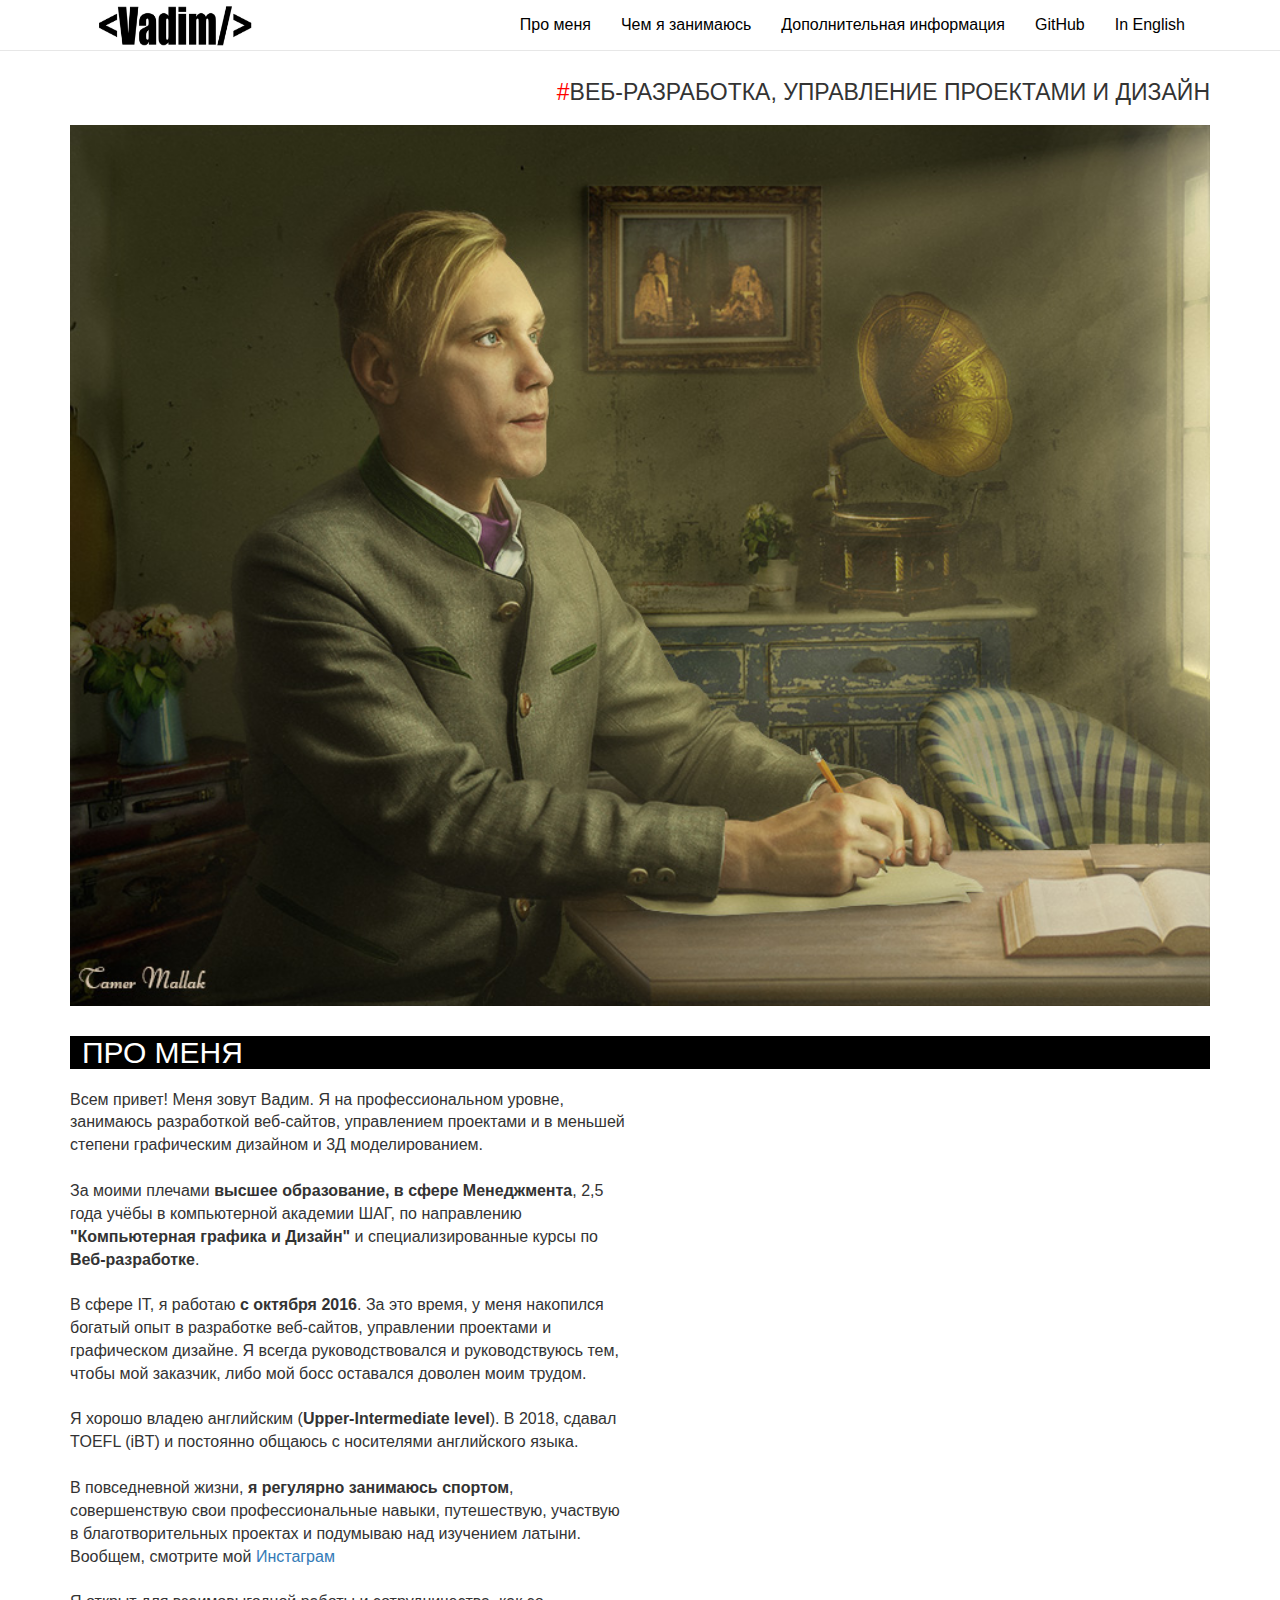
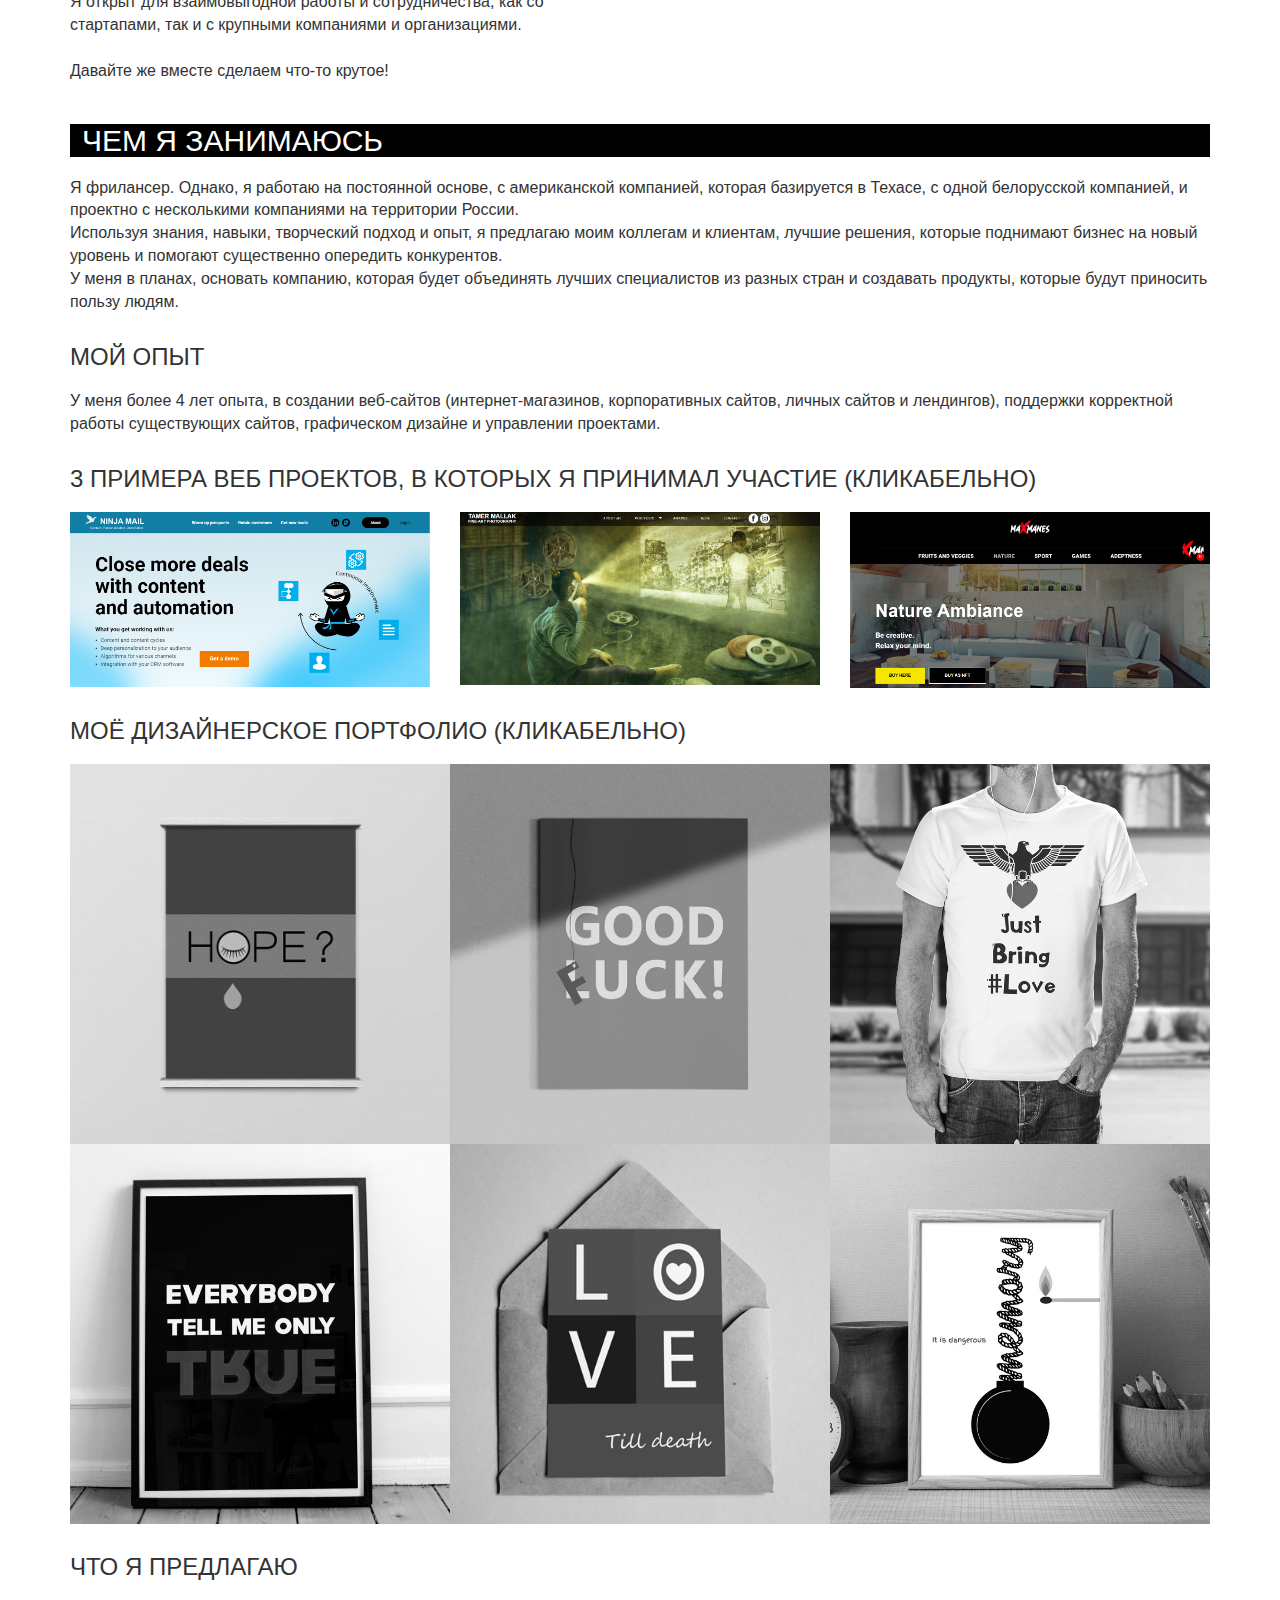
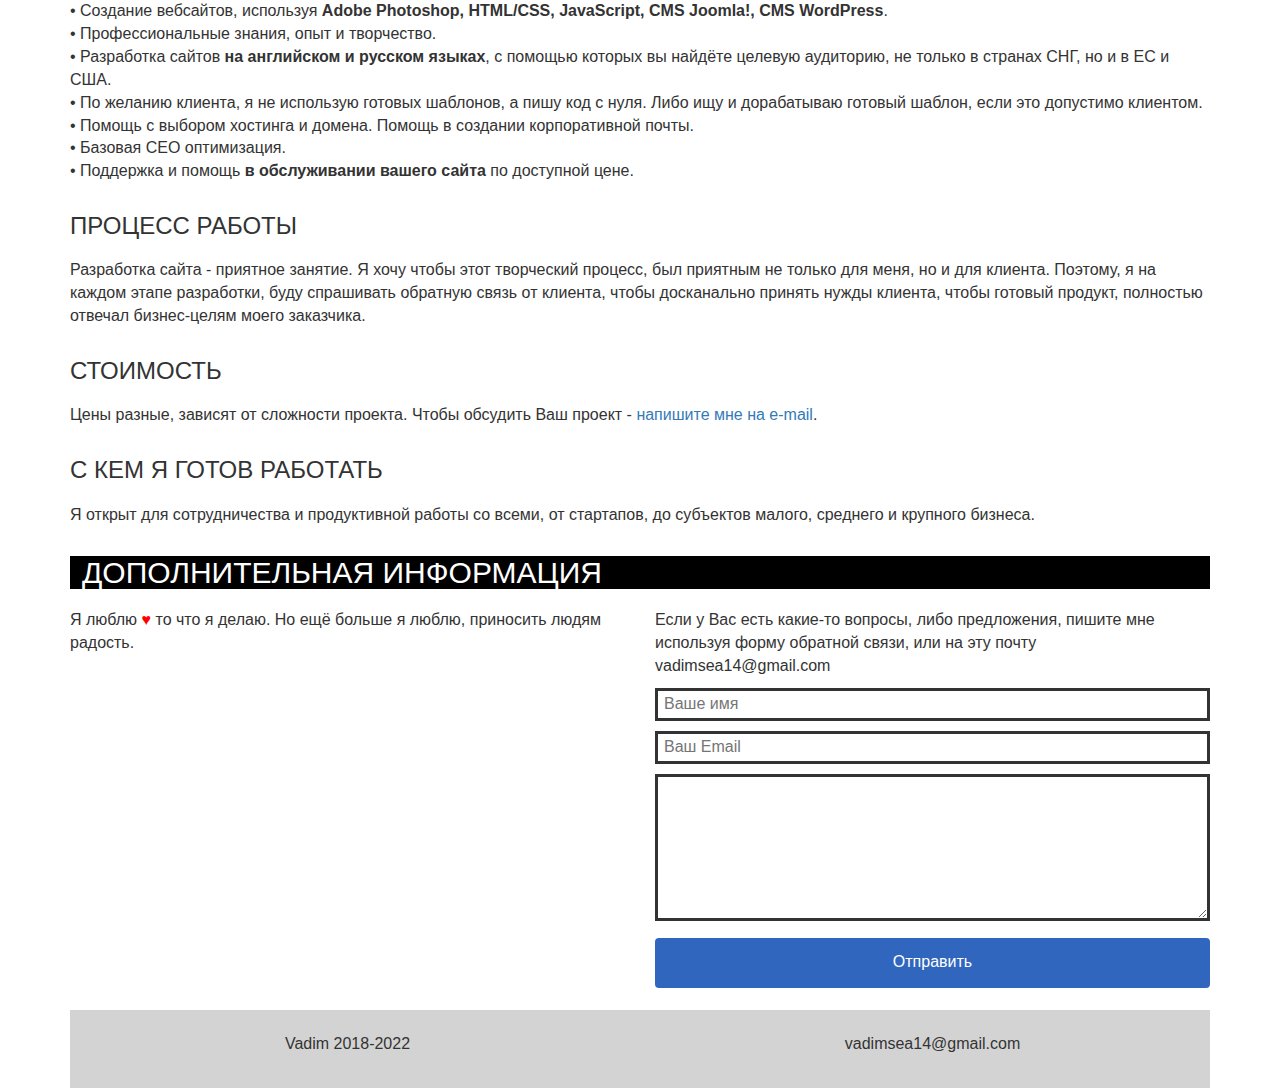
==== commit 3bbb3064: "4" ====
--- a/po-russki.html
+++ b/po-russki.html
@@ -103,22 +103,7 @@
 	    </div>
 	
 	
-	
-	
-	<div id="slider" class="slider">
-		<div class="slider-content">
-			<div class="slider-content-wrapper">
-				<div class="slider-content__item image-1">1</div>
-				<div class="slider-content__item image-2">2</div>
-				<div class="slider-content__item image-3">3</div>
-				<div class="slider-content__item image-4">4</div>
-				<div class="slider-content__item image-5">5</div>
-				<div class="slider-content__item image-6">6</div>
-			</div>
-		</div>
-	</div>
-	
-	
+		
 	
 	
 	    <div class="col-sm-6 other">
@@ -272,250 +257,6 @@
 	  </div>
   </div>
 </footer>
-
-	    
-	 <script type="text/javascript">
-		const slider = (function(){
-	
-	//const
-	const slider = document.getElementById("slider"); // основная обертка
-	console.log(slider);
-	const sliderContent = document.querySelector(".slider-content"); // обертка для контейнера слайдов и контролов
-	console.log(sliderContent);
-	const sliderWrapper = document.querySelector(".slider-content-wrapper"); // контейнер для слайдов
-	const elements = document.querySelectorAll(".slider-content__item"); // обертка для слайда
-	const sliderContentControls = createHTMLElement("div", "slider-content__controls"); // блок контролов внутри sliderContent
-	let dotsWrapper = null; // Обертка dots
-	let prevButton = null; // Кнопки
-	let nextButton = null;
-	let autoButton = null;
-	let leftArrow = null; // Стрелки
-	let rightArrow = null;
-	let intervalId = null; //идентификатор setInterval
-	
-	// data
-	const itemsInfo = {
-		offset: 0, // смещение контейнера со слайдами относительно начальной точки (первый слайд)
-		position: {
-			current: 0, // номер текущего слайда
-			min: 0, // первый слайд
-			max: elements.length - 1 // последний слайд	
-		},
-		intervalSpeed: 2000, // Скорость смены слайдов в авторежиме
-
-		update: function(value) {
-			this.position.current = value;
-			this.offset = -value;
-		},
-		reset: function() {
-			this.position.current = 0;
-			this.offset = 0;
-		}	
-	};
-
-	const controlsInfo = {
-		buttonsEnabled: false,
-		dotsEnabled: false,
-		prevButtonDisabled: true,
-		nextButtonDisabled: false
-	};
-
-	// Инициализация слайдера
-	function init(props) {
-		// let {buttonsEnabled, dotsEnabled} = controlsInfo;
-		let {intervalSpeed, position, offset} = itemsInfo;
-		
-		// Проверка наличия элементов разметки
-		if (slider && sliderContent && sliderWrapper && elements) {
-			// Проверка входных параметров
-			if (props && props.intervalSpeed) {
-				intervalSpeed = props.intervalSpeed;
-			}
-			if (props && props.currentItem) {
-				if ( parseInt(props.currentItem) >= position.min && parseInt(props.currentItem) <= position.max ) {
-					position.current = props.currentItem;
-					offset = - props.currentItem;	
-				}
-			}
-			if (props && props.buttons) {
-				controlsInfo.buttonsEnabled = true;
-			}
-			if (props && props.dots) {
-				controlsInfo.dotsEnabled = true;
-			}
-			
-			_updateControlsInfo();
-			_createControls(controlsInfo.dotsEnabled, controlsInfo.buttonsEnabled);
-			_render();	
-		} else {
-			console.log("Разметка слайдера задана неверно. Проверьте наличие всех необходимых классов 'slider/slider-content/slider-wrapper/slider-content__item'");
-		}
-	}
-
-	// Обновить свойства контролов
-	function _updateControlsInfo() {
-		const {current, min, max} = itemsInfo.position;
-		controlsInfo.prevButtonDisabled = current > min ? false : true;
-		controlsInfo.nextButtonDisabled = current < max ? false : true;
-	}
-
-	// Создание элементов разметки
-	function _createControls(dots = false, buttons = false) {
-		
-		//Обертка для контролов
-		sliderContent.append(sliderContentControls);
-
-		// Контролы
-		createArrows();
-		buttons ? createButtons() : null;
-		dots ? createDots() : null;
-		
-		// Arrows function
-		function createArrows() {
-			const dValueLeftArrow = "M31.7 239l136-136c9.4-9.4 24.6-9.4 33.9 0l22.6 22.6c9.4 9.4 9.4 24.6 0 33.9L127.9 256l96.4 96.4c9.4 9.4 9.4 24.6 0 33.9L201.7 409c-9.4 9.4-24.6 9.4-33.9 0l-136-136c-9.5-9.4-9.5-24.6-.1-34z";
-			const dValueRightArrow = "M224.3 273l-136 136c-9.4 9.4-24.6 9.4-33.9 0l-22.6-22.6c-9.4-9.4-9.4-24.6 0-33.9l96.4-96.4-96.4-96.4c-9.4-9.4-9.4-24.6 0-33.9L54.3 103c9.4-9.4 24.6-9.4 33.9 0l136 136c9.5 9.4 9.5 24.6.1 34z";
-			const leftArrowSVG = createSVG(dValueLeftArrow);
-			const rightArrowSVG = createSVG(dValueRightArrow);
-			
-			leftArrow = createHTMLElement("div", "prev-arrow");
-			leftArrow.append(leftArrowSVG);
-			leftArrow.addEventListener("click", () => updateItemsInfo(itemsInfo.position.current - 1))
-			
-			rightArrow = createHTMLElement("div", "next-arrow");
-			rightArrow.append(rightArrowSVG);
-			rightArrow.addEventListener("click", () => updateItemsInfo(itemsInfo.position.current + 1))
-
-			sliderContentControls.append(leftArrow, rightArrow);
-			
-			// SVG function
-			function createSVG(dValue, color="currentColor") {
-				const svg = document.createElementNS("http://www.w3.org/2000/svg", "svg");
-				svg.setAttribute("viewBox", "0 0 256 512");
-				const path = document.createElementNS("http://www.w3.org/2000/svg", "path");
-				path.setAttribute("fill", color);
-				path.setAttribute("d", dValue);
-				svg.appendChild(path);	
-				return svg;
-			}
-		}
-
-		// Dots function
-		function createDots() {
-			dotsWrapper = createHTMLElement("div", "dots");			
-			for(let i = 0; i < itemsInfo.position.max + 1; i++) {
-				const dot = document.createElement("div");
-				dot.className = "dot";
-				dot.addEventListener("click", function() {
-					updateItemsInfo(i);
-				})
-				dotsWrapper.append(dot);		
-			}
-			sliderContentControls.append(dotsWrapper);	
-		}
-		
-		// Buttons function
-		function createButtons() {
-			const controlsWrapper = createHTMLElement("div", "slider-controls");
-			prevButton = createHTMLElement("button", "prev-control", "Prev");
-			prevButton.addEventListener("click", () => updateItemsInfo(itemsInfo.position.current - 1))
-			
-			autoButton = createHTMLElement("button", "auto-control", "Auto");
-			autoButton.addEventListener("click", () => {
-				intervalId = setInterval(function(){
-					if (itemsInfo.position.current < itemsInfo.position.max) {
-						itemsInfo.update(itemsInfo.position.current + 1);
-					} else {
-						itemsInfo.reset();
-					}
-					_slideItem();
-				}, itemsInfo.intervalSpeed)
-			})
-
-			nextButton = createHTMLElement("button", "next-control", "Next");
-			nextButton.addEventListener("click", () => updateItemsInfo(itemsInfo.position.current + 1))
-
-			controlsWrapper.append(prevButton, autoButton, nextButton);
-			slider.append(controlsWrapper);
-		}
-	}
-
-	// Задать класс для контролов (buttons, arrows)
-	function setClass(options) {
-		if (options) {
-			options.forEach(({element, className, disabled}) => {
-				if (element) {
-					disabled ? element.classList.add(className) : element.classList.remove(className)	
-				} else {
-					console.log("Error: function setClass(): element = ", element);
-				}
-			})
-		}
-	}
-
-	// Обновить значения слайдера
-	function updateItemsInfo(value) {
-		itemsInfo.update(value);
-		_slideItem(true);	
-	}
-
-	// Отобразить элементы
-	function _render() {
-		const {prevButtonDisabled, nextButtonDisabled} = controlsInfo;
-		let controlsArray = [
-			{element: leftArrow, className: "d-none", disabled: prevButtonDisabled},
-			{element: rightArrow, className: "d-none", disabled: nextButtonDisabled}
-		];
-		if (controlsInfo.buttonsEnabled) {
-			controlsArray = [
-				...controlsArray, 
-				{element:prevButton, className: "disabled", disabled: prevButtonDisabled},
-				{element:nextButton, className: "disabled", disabled: nextButtonDisabled}
-			];
-		}
-		
-		// Отображаем/скрываем контроллы
-		setClass(controlsArray);
-
-		// Передвигаем слайдер
-		sliderWrapper.style.transform = `translateX(${itemsInfo.offset*100}%)`;	
-		
-		// Задаем активный элемент для точек (dot)
-		if (controlsInfo.dotsEnabled) {
-			if (document.querySelector(".dot--active")) {
-				document.querySelector(".dot--active").classList.remove("dot--active");	
-			}
-			dotsWrapper.children[itemsInfo.position.current].classList.add("dot--active");
-		}
-	}
-
-	// Переместить слайд
-	function _slideItem(autoMode = false) {
-		if (autoMode && intervalId) {
-			clearInterval(intervalId);
-		}
-		_updateControlsInfo();
-		_render();
-	}
-
-	// Создать HTML разметку для элемента
-	function createHTMLElement(tagName="div", className, innerHTML) {
-		const element = document.createElement(tagName);
-		className ? element.className = className : null;
-		innerHTML ? element.innerHTML = innerHTML : null;
-		return element;
-	}
-
-	// Доступные методы
-	return {init};
-}())
-
-slider.init({
-	// intervalSpeed: 1000,
-	currentItem: 0,
-	buttons: true,
-	dots: true
-});
-	</script>
 	    
 	    
 	    
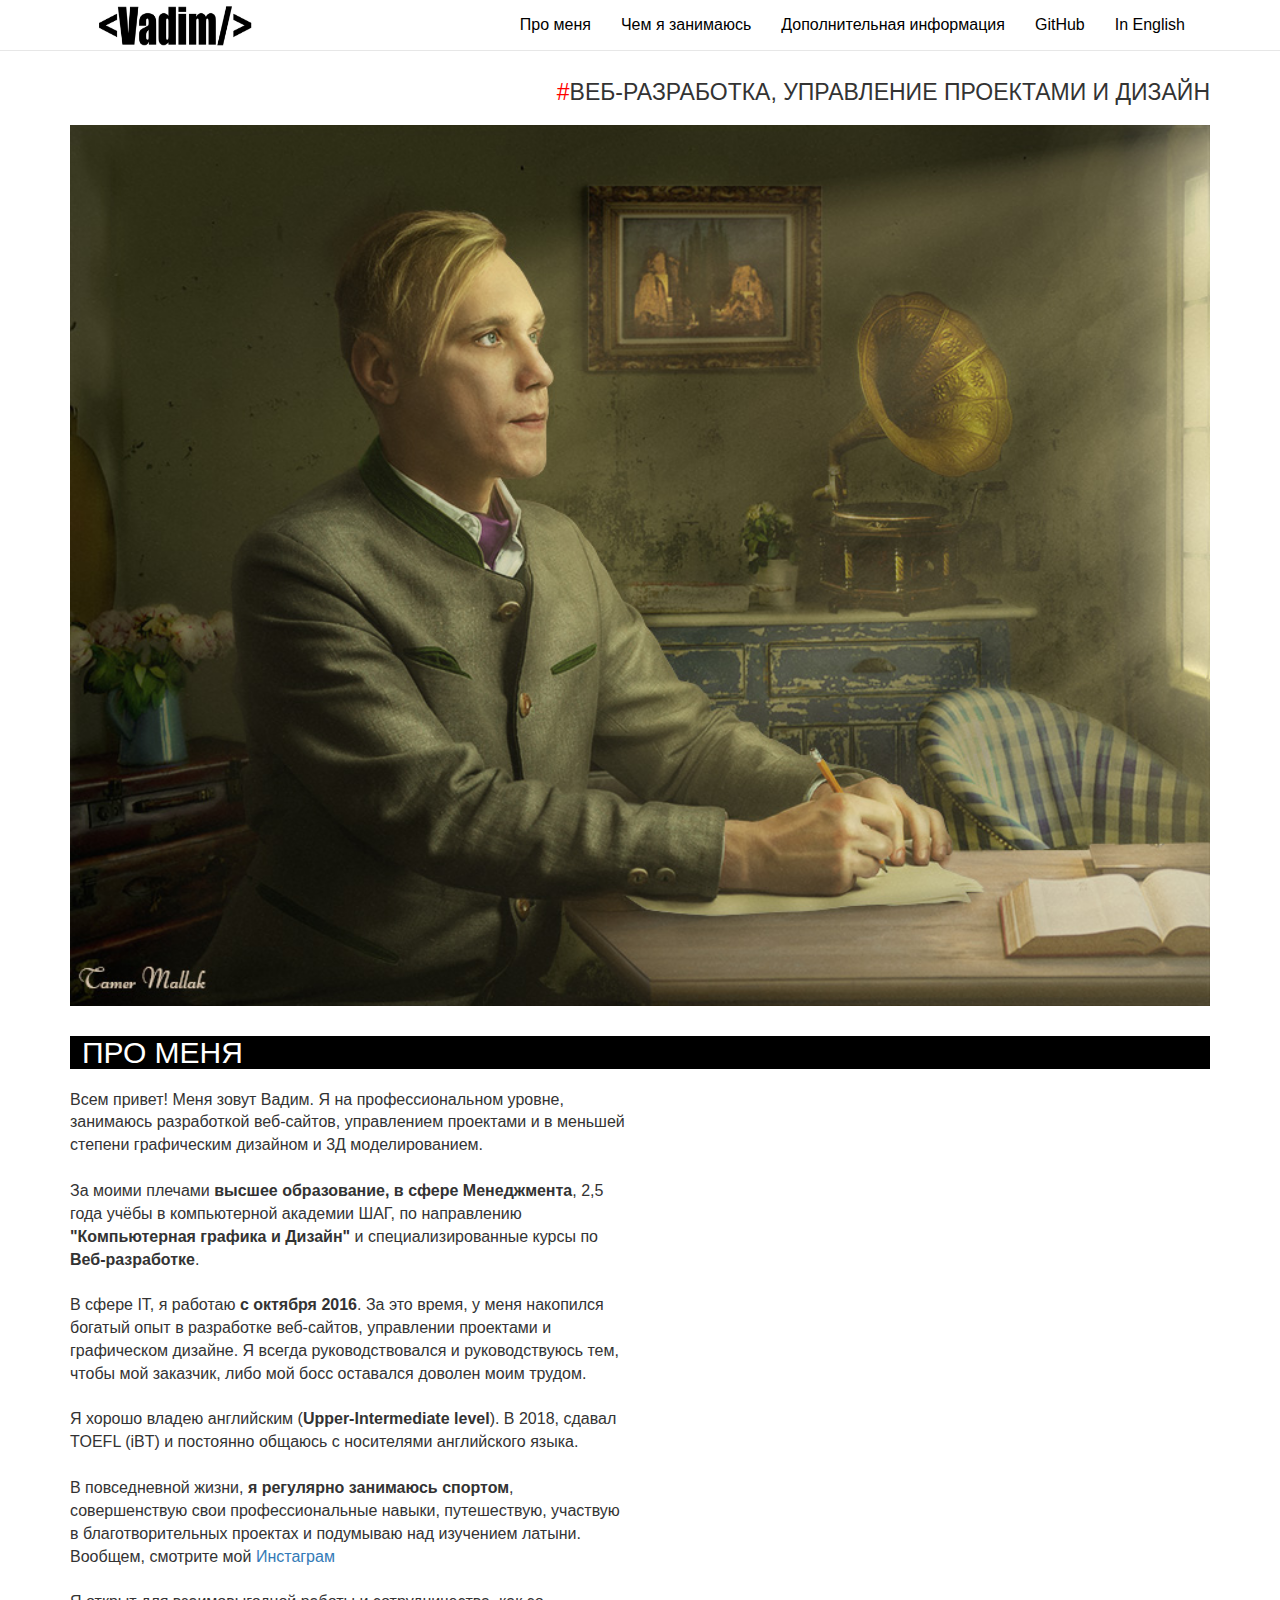
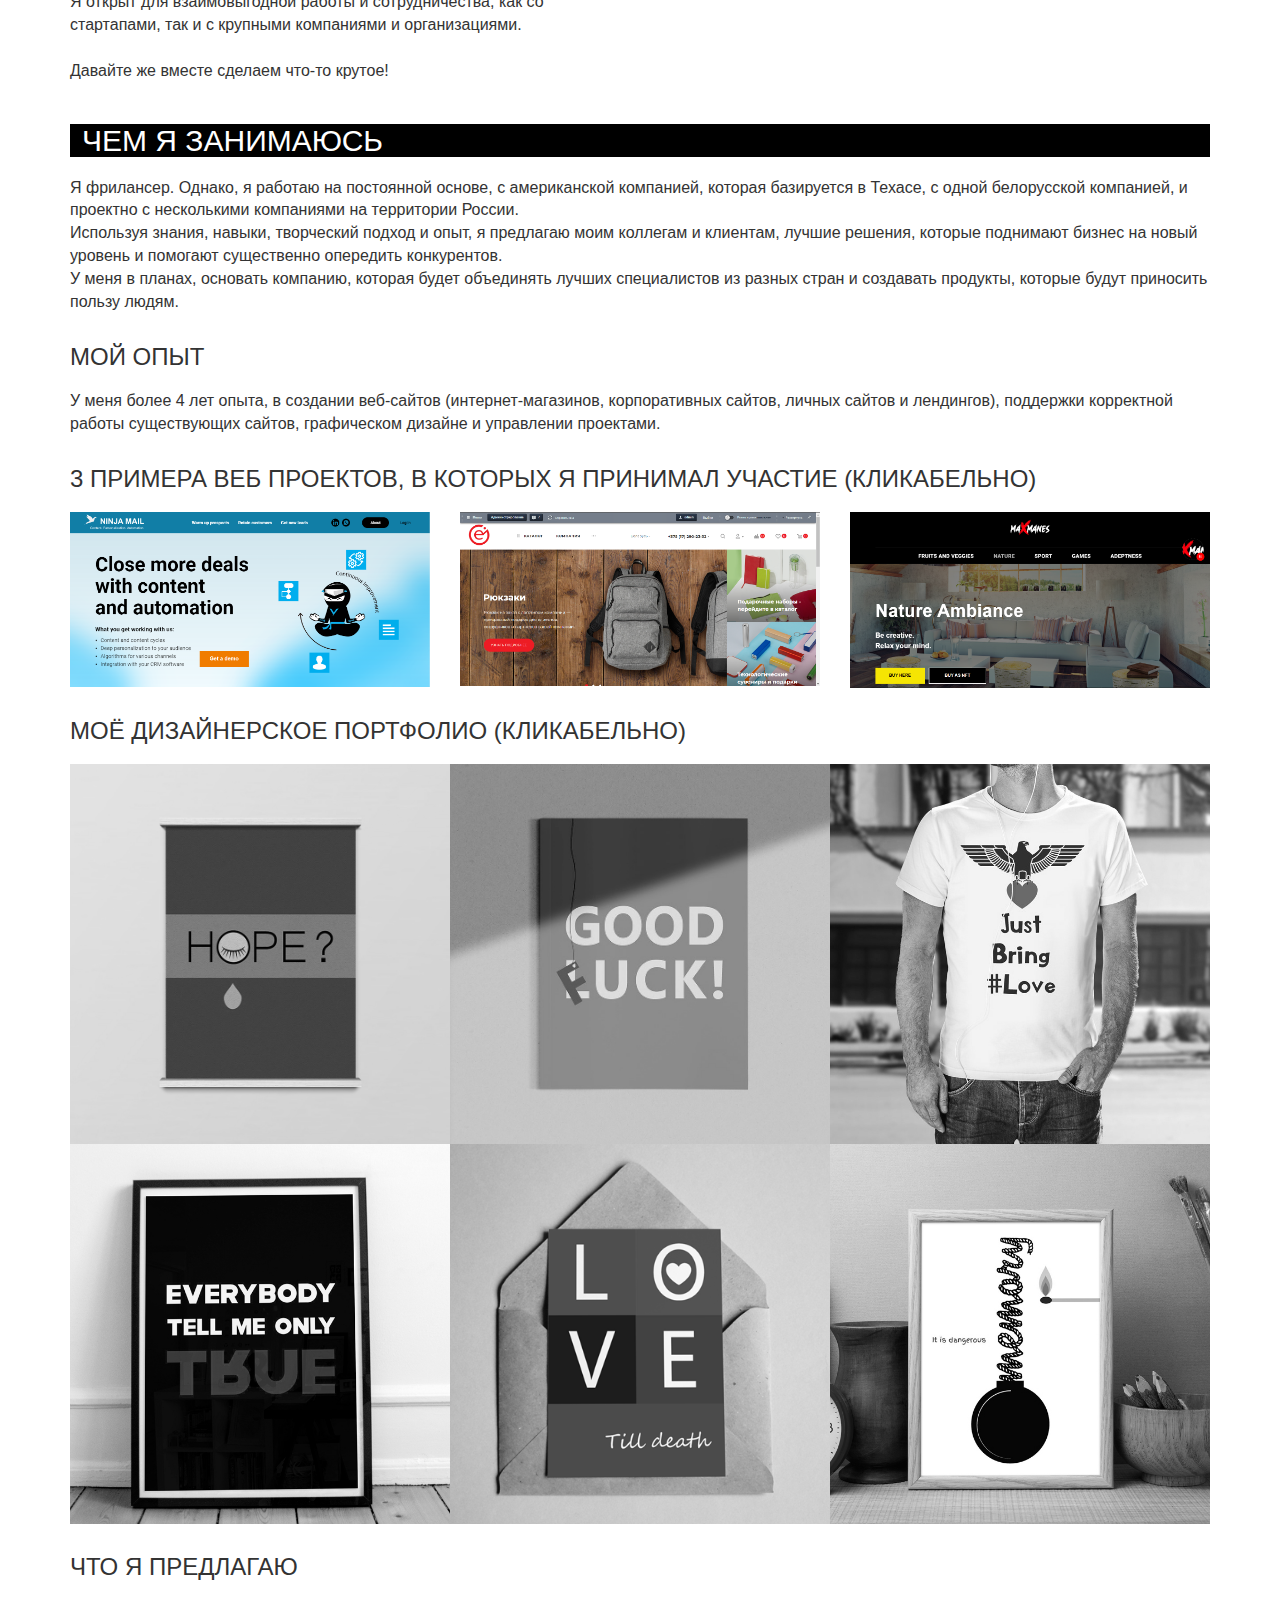
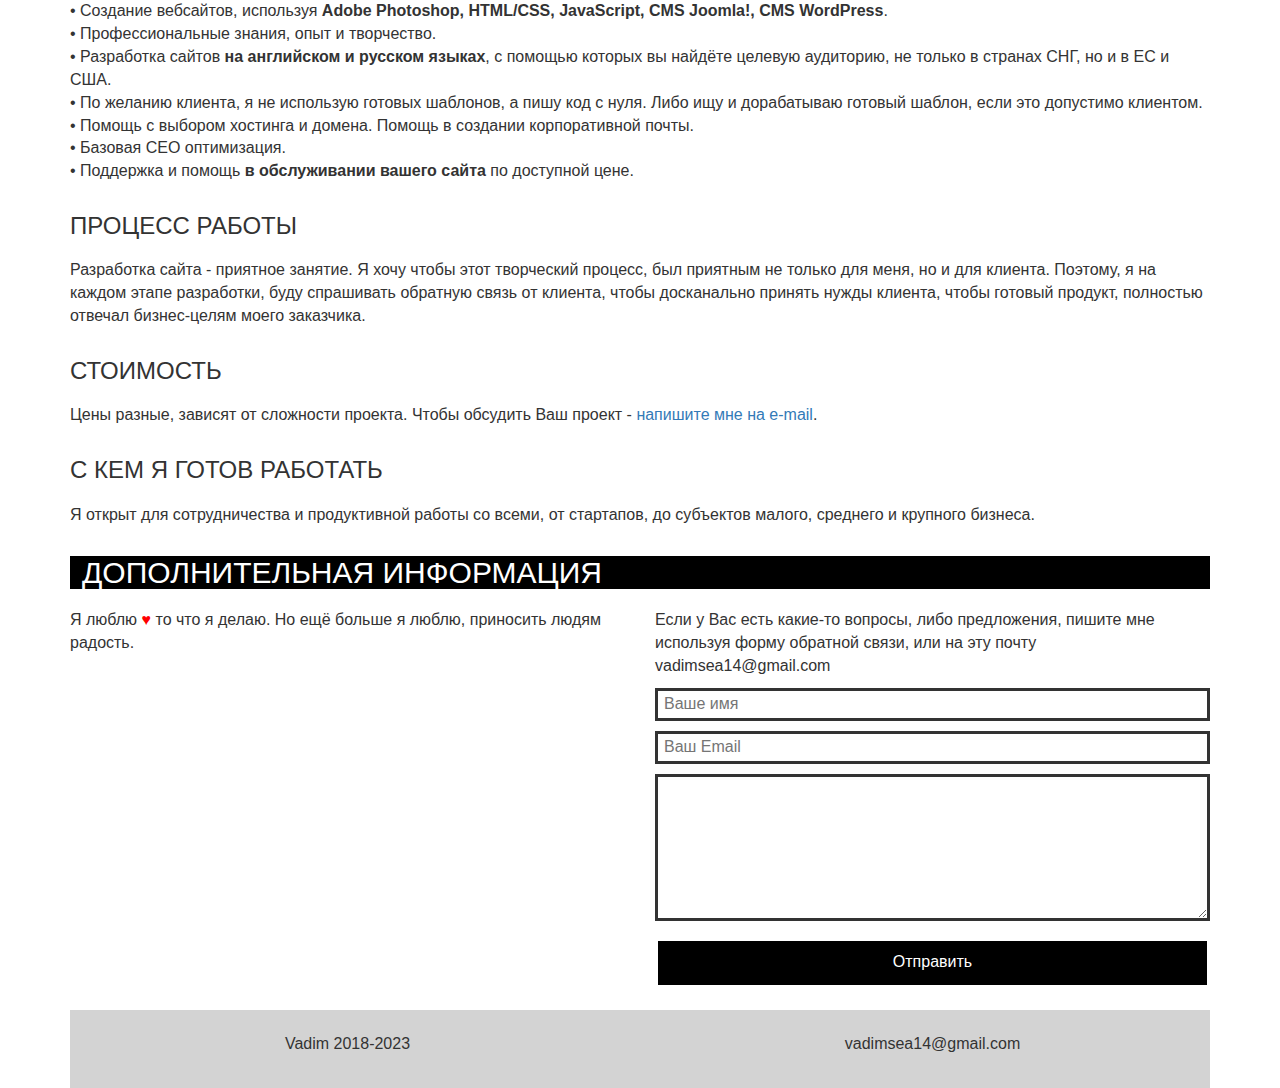
==== commit 137ae0fb: "Update po-russki.html" ====
--- a/po-russki.html
+++ b/po-russki.html
@@ -127,8 +127,8 @@
 <h3>3 ПРИМЕРА ВЕБ ПРОЕКТОВ, В КОТОРЫХ Я ПРИНИМАЛ УЧАСТИЕ (КЛИКАБЕЛЬНО)</h3> <a name="examples"></a>
 <div class="row">
   <div class="col-xs-6 col-md-4"><a href="https://ninjamail.click/" target="_blank"><img src="images/ninjamail.png" class="img-responsive" alt="purl" style="width: 100%;"/></a></div>
-  <div class="col-xs-6 col-md-4"><a href="http://www.tamer-art.com/" target="_blank"><img src="images/tamerart.png" class="img-responsive" alt="tamer" style="width: 100%;"/></a></div>
-  <div class="col-xs-6 col-md-4"><a href="https://maxmanes.com/" target="_blank"><img src="images/maxmanes.png" class="img-responsive" alt="cubepapa" style="width: 100%;"/></a></div>
+  <div class="col-xs-6 col-md-4"><a href="https://e-gifts.by/" target="_blank"><img src="images/e-gifts.png" class="img-responsive" alt="e-gifts" style="width: 100%;"/></a></div>
+  <div class="col-xs-6 col-md-4"><a href="https://maxmanes.com/" target="_blank"><img src="images/maxmanes.png" class="img-responsive" alt="maxmanes" style="width: 100%;"/></a></div>
 </div>	    
 	    
 	
@@ -250,7 +250,7 @@
 <footer class="footer-vadzim">
   <div class="row" style="text-align: center;">
 	  <div class="col-md-6">
-	  	<p>Vadim 2018-2022</p>
+	  	<p>Vadim 2018-2023</p>
 	  </div>
 	  <div class="col-md-6">
 	  	<p>vadimsea14@gmail.com</p>
--- a/css/style.css
+++ b/css/style.css
@@ -80,144 +80,3 @@
 
 
 
-
-
-
-
-/* slider обертка */
-.slider {
-	position: relative;
-	height: 100%;
-	width: 100%;
-	overflow:hidden;
-}
-
-/*Окно со слайдами*/
-.slider-content {
-	position: relative;		
-	width: 100%;
-}
-
-/*Контейнер для слайдов (передвигаем)*/
-.slider-content-wrapper {
-	display: flex;
-	height:300px;
-	transition: transform 0.5s ease-in-out;
-}
-
-/*Слайд*/
-.slider-content__item {
-	flex: 1 0 100%;
-	width: 100%;
-	height: 100%;
-	background-repeat: no-repeat;
-	background-position: center;
-	background-size: contain;
-	font-size: 100px;
-	color: rgba(0,0,0,0.2);
-	display: flex;
-	align-items: center;
-	justify-content: center;
-}
-
-.image-1 {background-color: #963484;}
-.image-2 {background-color: #3066BE;}
-.image-3 {background-color: #60AFFF;}
-.image-4 {background-color: #28C2FF;}
-.image-5 {background-color: #2AF5FF;}
-.image-6 {background-color: navy;}
-
-
-/* Блок с контролами */
-.slider-controls {
-	padding:20px;
-	text-align: center;
-}
-
-/* Блок с контролами внутри окна */
-.slider-content__controls {
-	position:absolute;
-	top:0;left:0;
-	width: 100%;
-	height: 100%;
-	z-index:1;
-	/*transform: translateY(-50%);*/
-	/*padding:0 15px;*/
-}
-
-/* Arrows */
-.prev-arrow, .next-arrow {
-	position:absolute;
-	top:50%;
-	transform: translateY(-50%);
-	cursor: pointer;
-	color:rgba(0,0,0, 0.3);
-	width: 20px;
-	transition: all 0.3s;
-}
-.prev-arrow {left: 20px;}
-.next-arrow {right: 20px;}
-
-.prev-arrow:hover,
-.next-arrow:hover {
-	cursor: pointer;
-	color:rgba(0,0,0, 0.7);
-}
-
-/* Dots */
-.dots {
-	position:absolute;
-	display: flex;
-	left:50%;
-	transform: translateX(-50%);
-	bottom:10%;
-}
-
-.dot {
-	cursor: pointer;
-	width: 8px;
-	height: 8px;
-	margin-right: 4px;
-	background-color: rgba(0,0,0, 0.3);
-	/*box-shadow: 0 0 5px 0px rgba(0,0,0,0.9);*/
-	border-radius: 50%;
-	transition:all 0.3s;
-}
-
-.dot:last-child {margin-right: 0;}
-.dot:hover {background-color: #fff;}
-.dot--active {background-color: rgba(255,255,255, 0.5);}
-
-/* Buttons */
-button {
-	cursor: pointer;
-	margin-right: 8px;
-	border:none;
-	border-radius: 4px;
-	padding:10px;
-	background-color: #3066BE;
-	color:#FFF;
-	transition: all 0.5s;
-}
-button:last-child {margin-right: 0;}
-button:hover {background-color: #60AFFF;}
-button:focus {outline: none;}
-
-/* Mods */
-.disabled {
-	background-color: #DCCFCF;
-	color:#B0A8A8;
-	cursor: default;
-	pointer-events:none;
-}
-
-.d-none {display: none;}
-.active {opacity: 1;}
-.centered {
-	position:relative;
-	top:50%;
-	left:50%;
-	transform:translate(-50%,-50%);	
-}
-
-
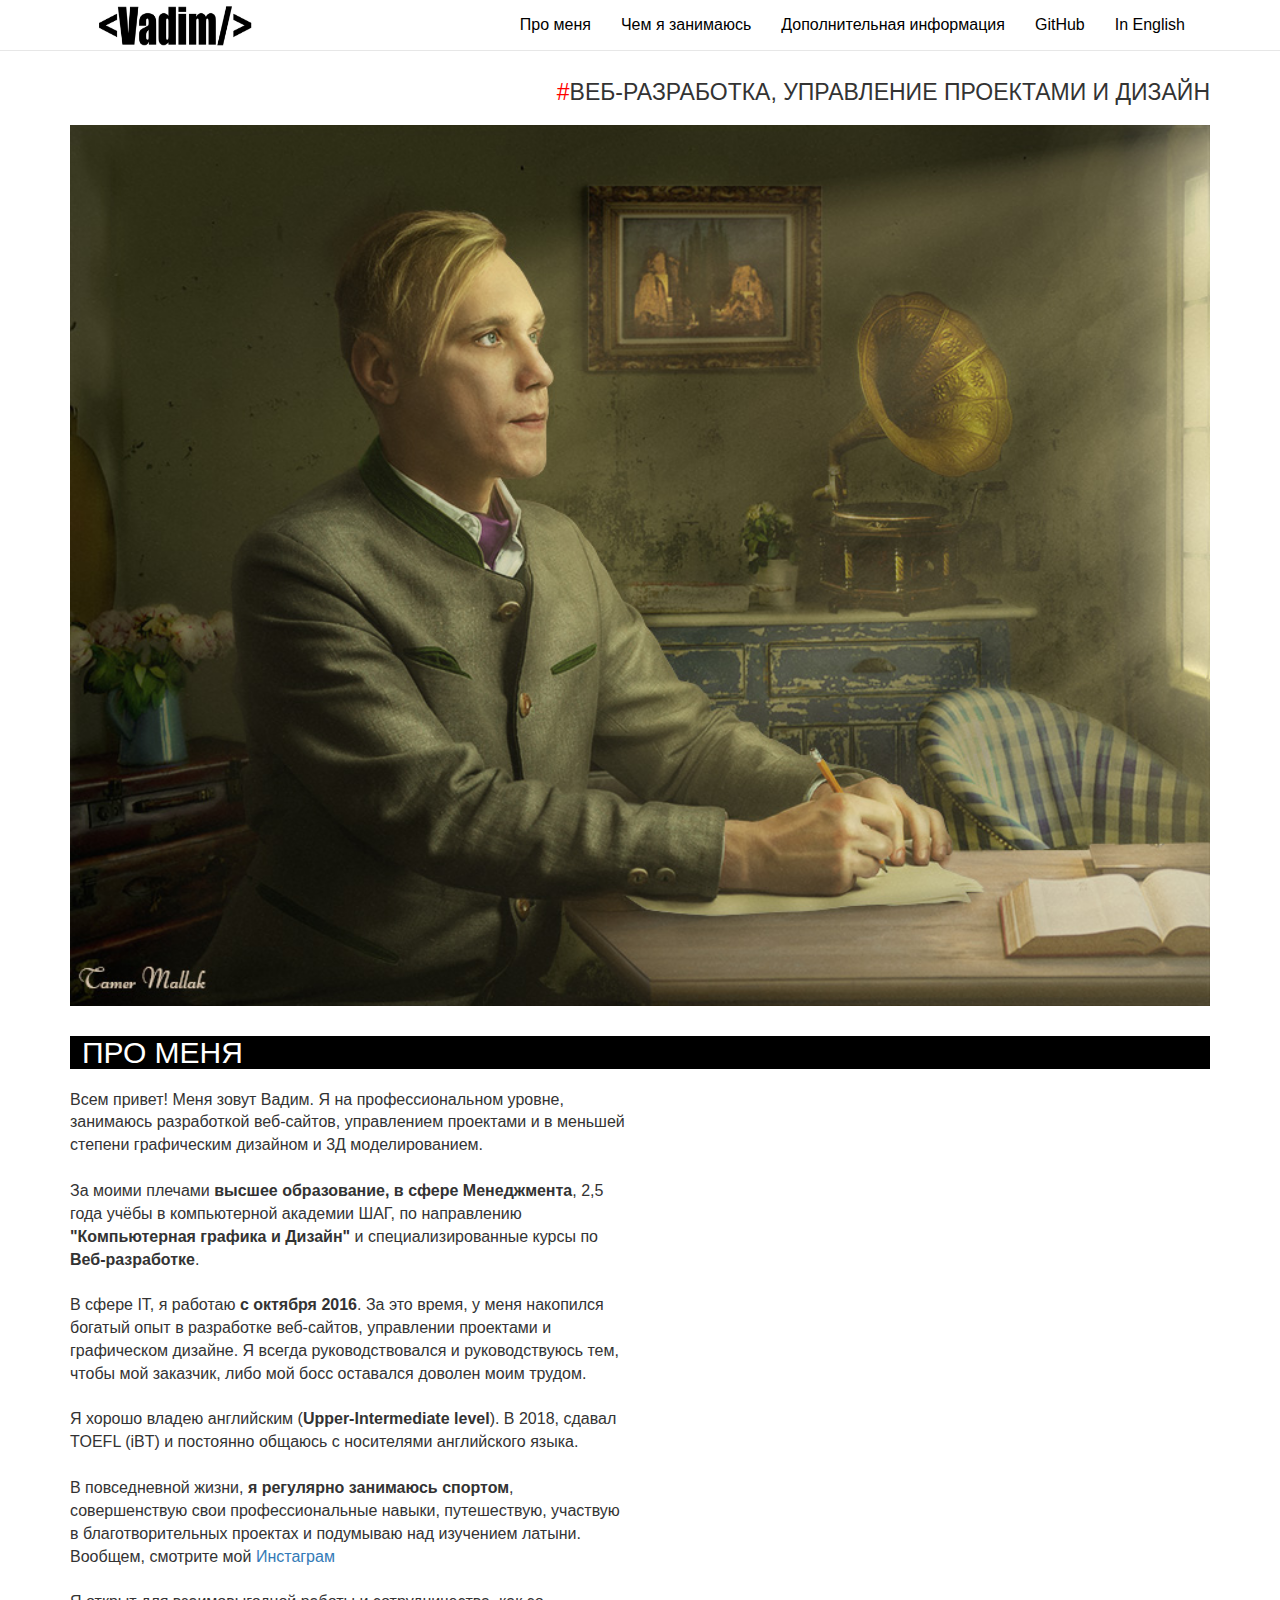
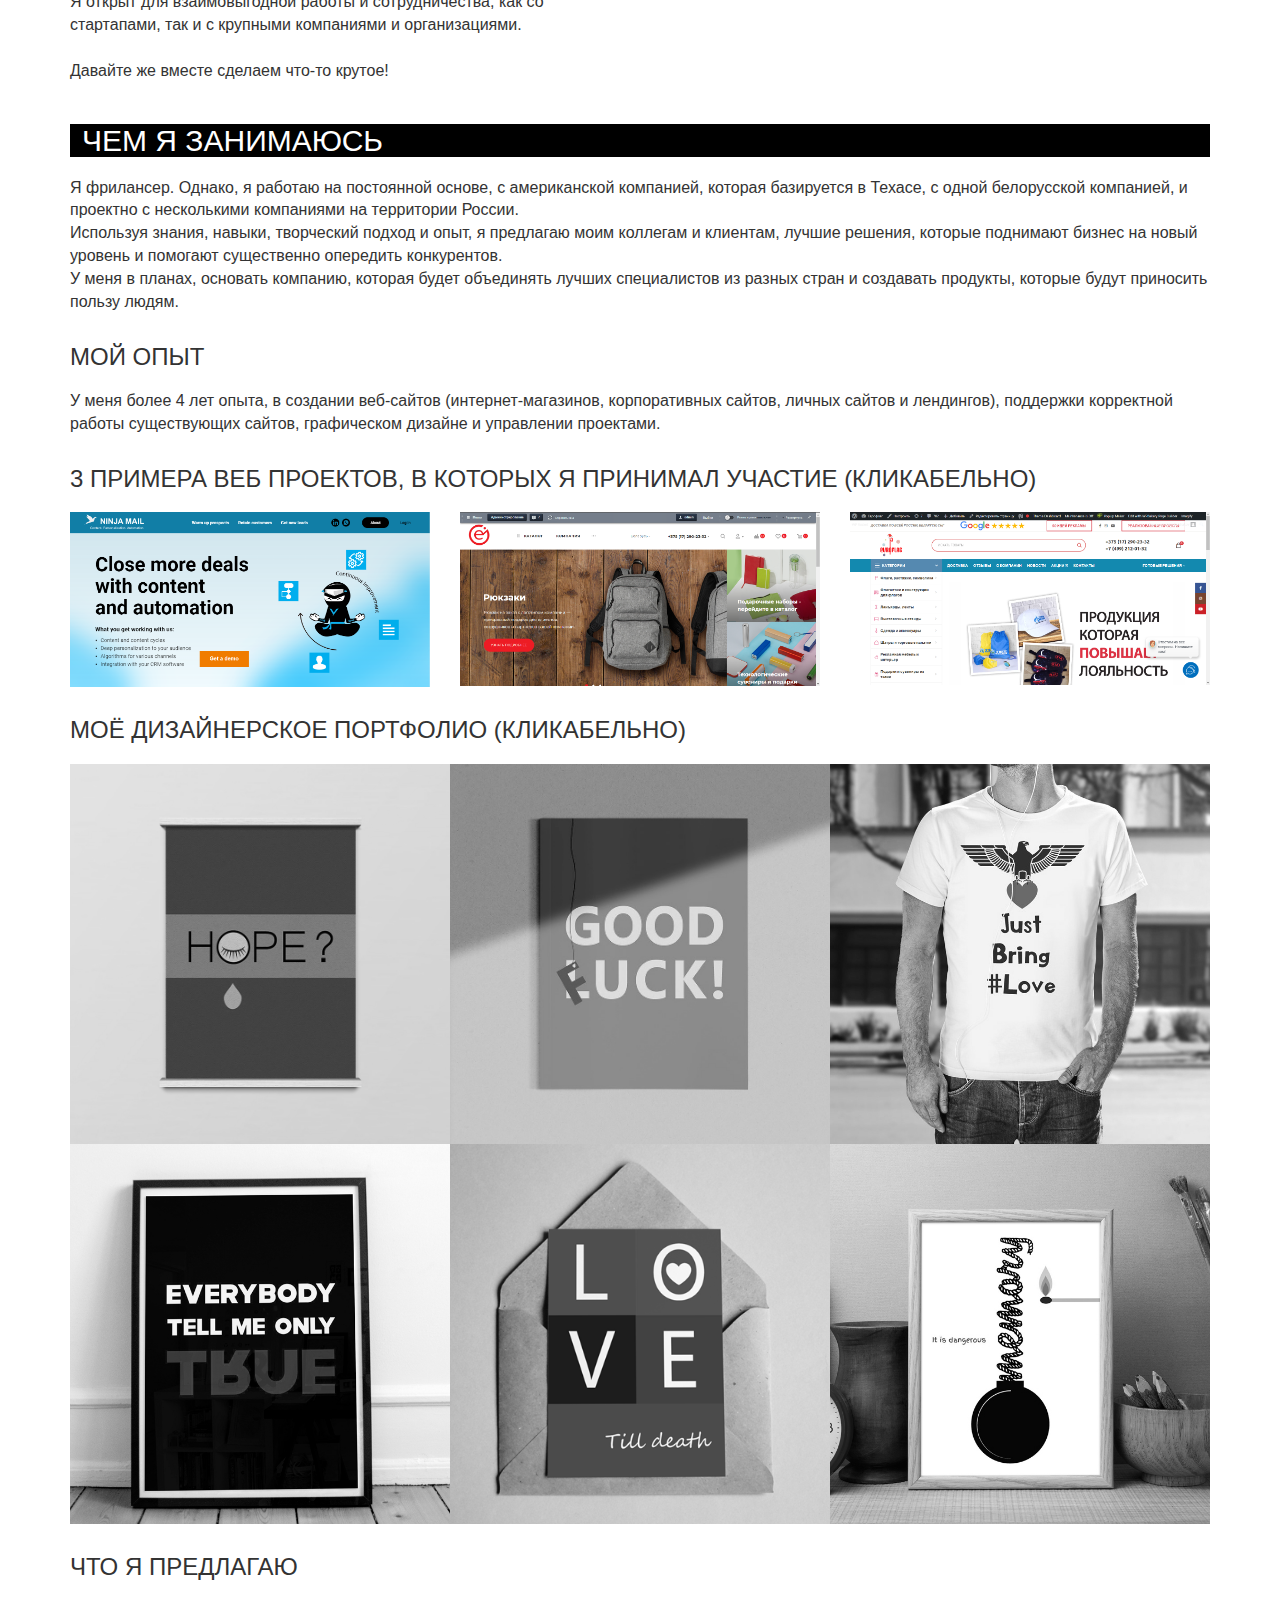
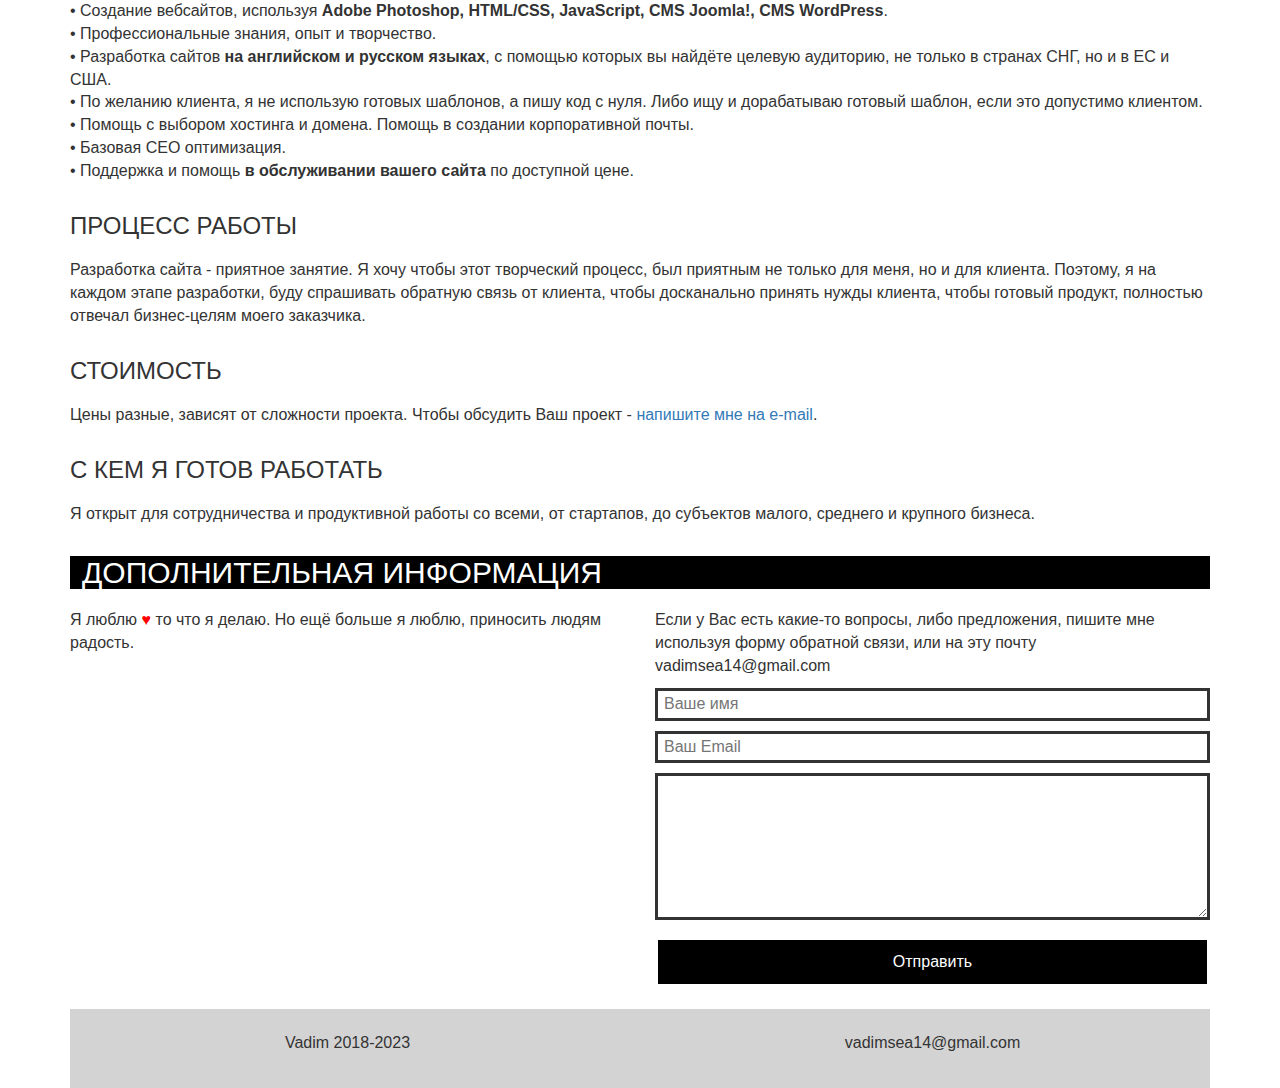
==== commit 4eb880ba: "Update po-russki.html" ====
--- a/po-russki.html
+++ b/po-russki.html
@@ -128,7 +128,7 @@
 <div class="row">
   <div class="col-xs-6 col-md-4"><a href="https://ninjamail.click/" target="_blank"><img src="images/ninjamail.png" class="img-responsive" alt="purl" style="width: 100%;"/></a></div>
   <div class="col-xs-6 col-md-4"><a href="https://e-gifts.by/" target="_blank"><img src="images/e-gifts.png" class="img-responsive" alt="e-gifts" style="width: 100%;"/></a></div>
-  <div class="col-xs-6 col-md-4"><a href="https://maxmanes.com/" target="_blank"><img src="images/maxmanes.png" class="img-responsive" alt="maxmanes" style="width: 100%;"/></a></div>
+  <div class="col-xs-6 col-md-4"><a href="https://evroflag.by/" target="_blank"><img src="images/evroflag.png" class="img-responsive" alt="maxmanes" style="width: 100%;"/></a></div>
 </div>	    
 	    
 	
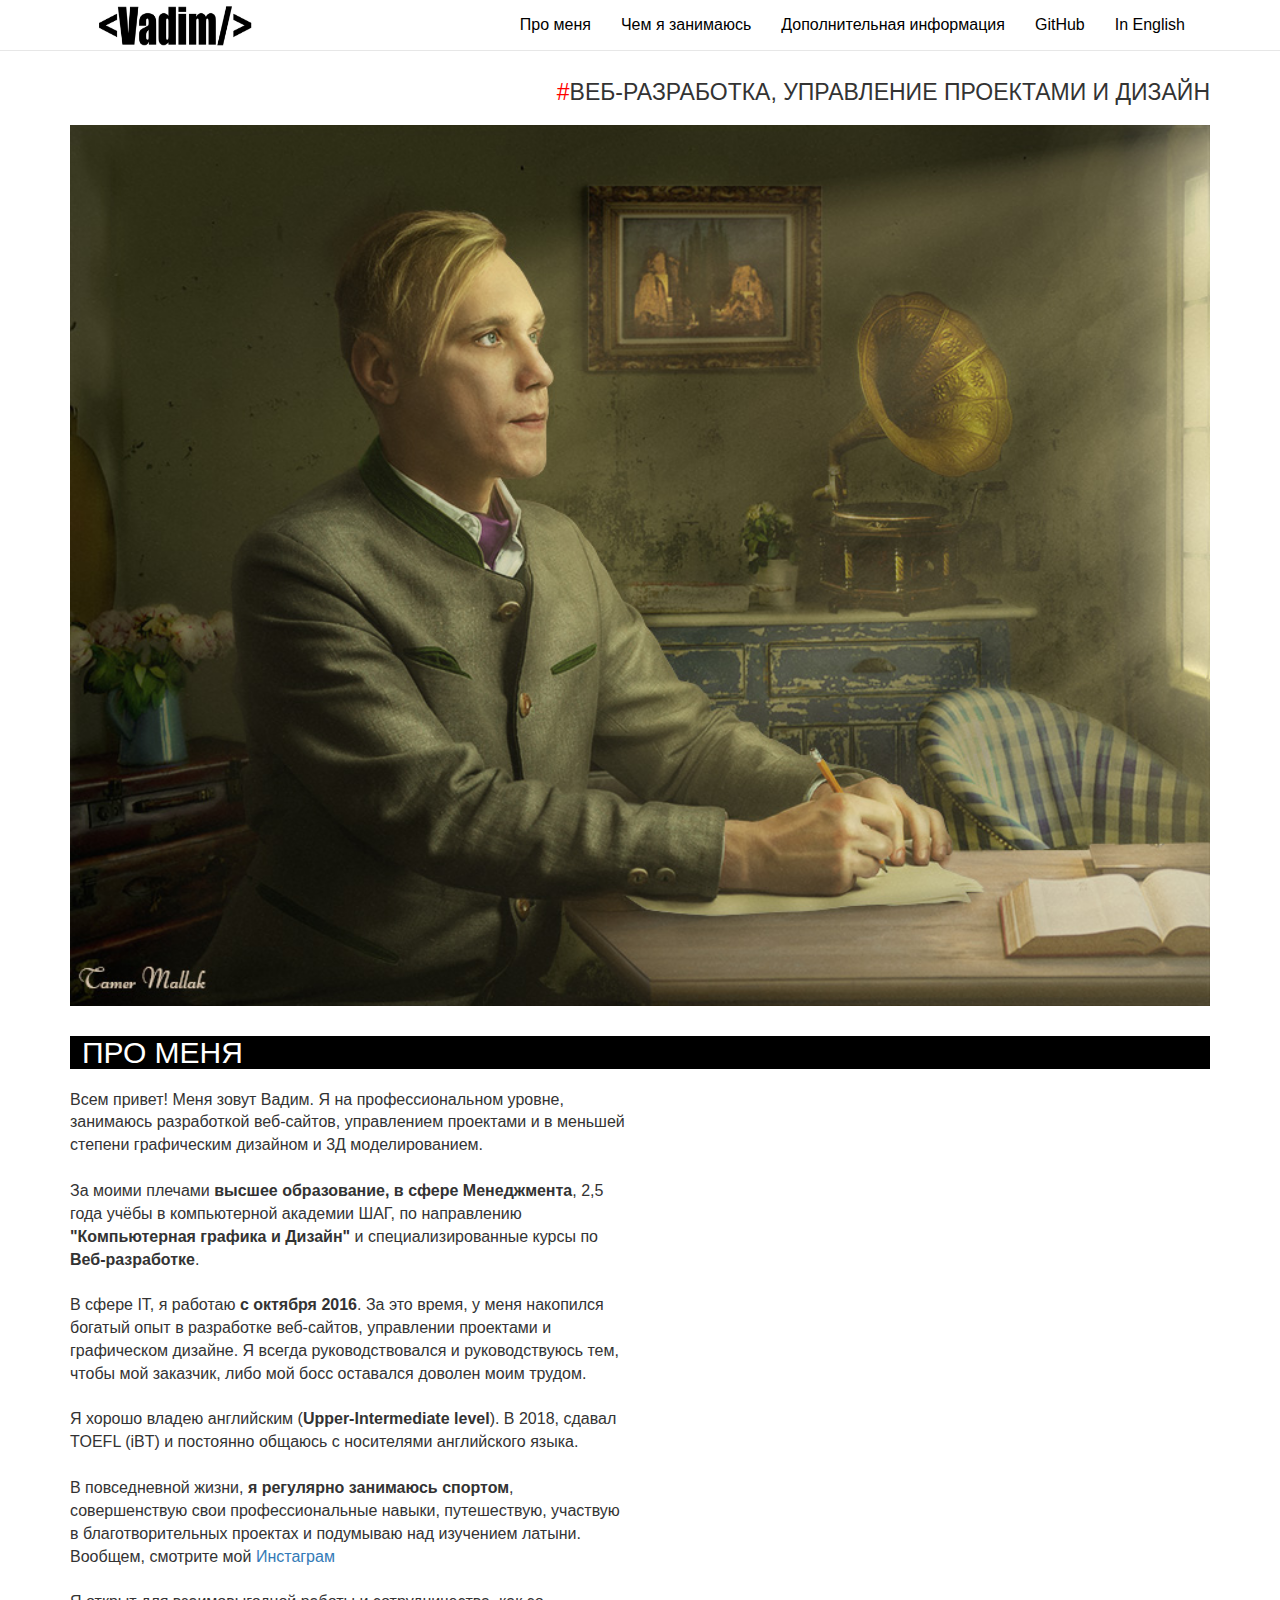
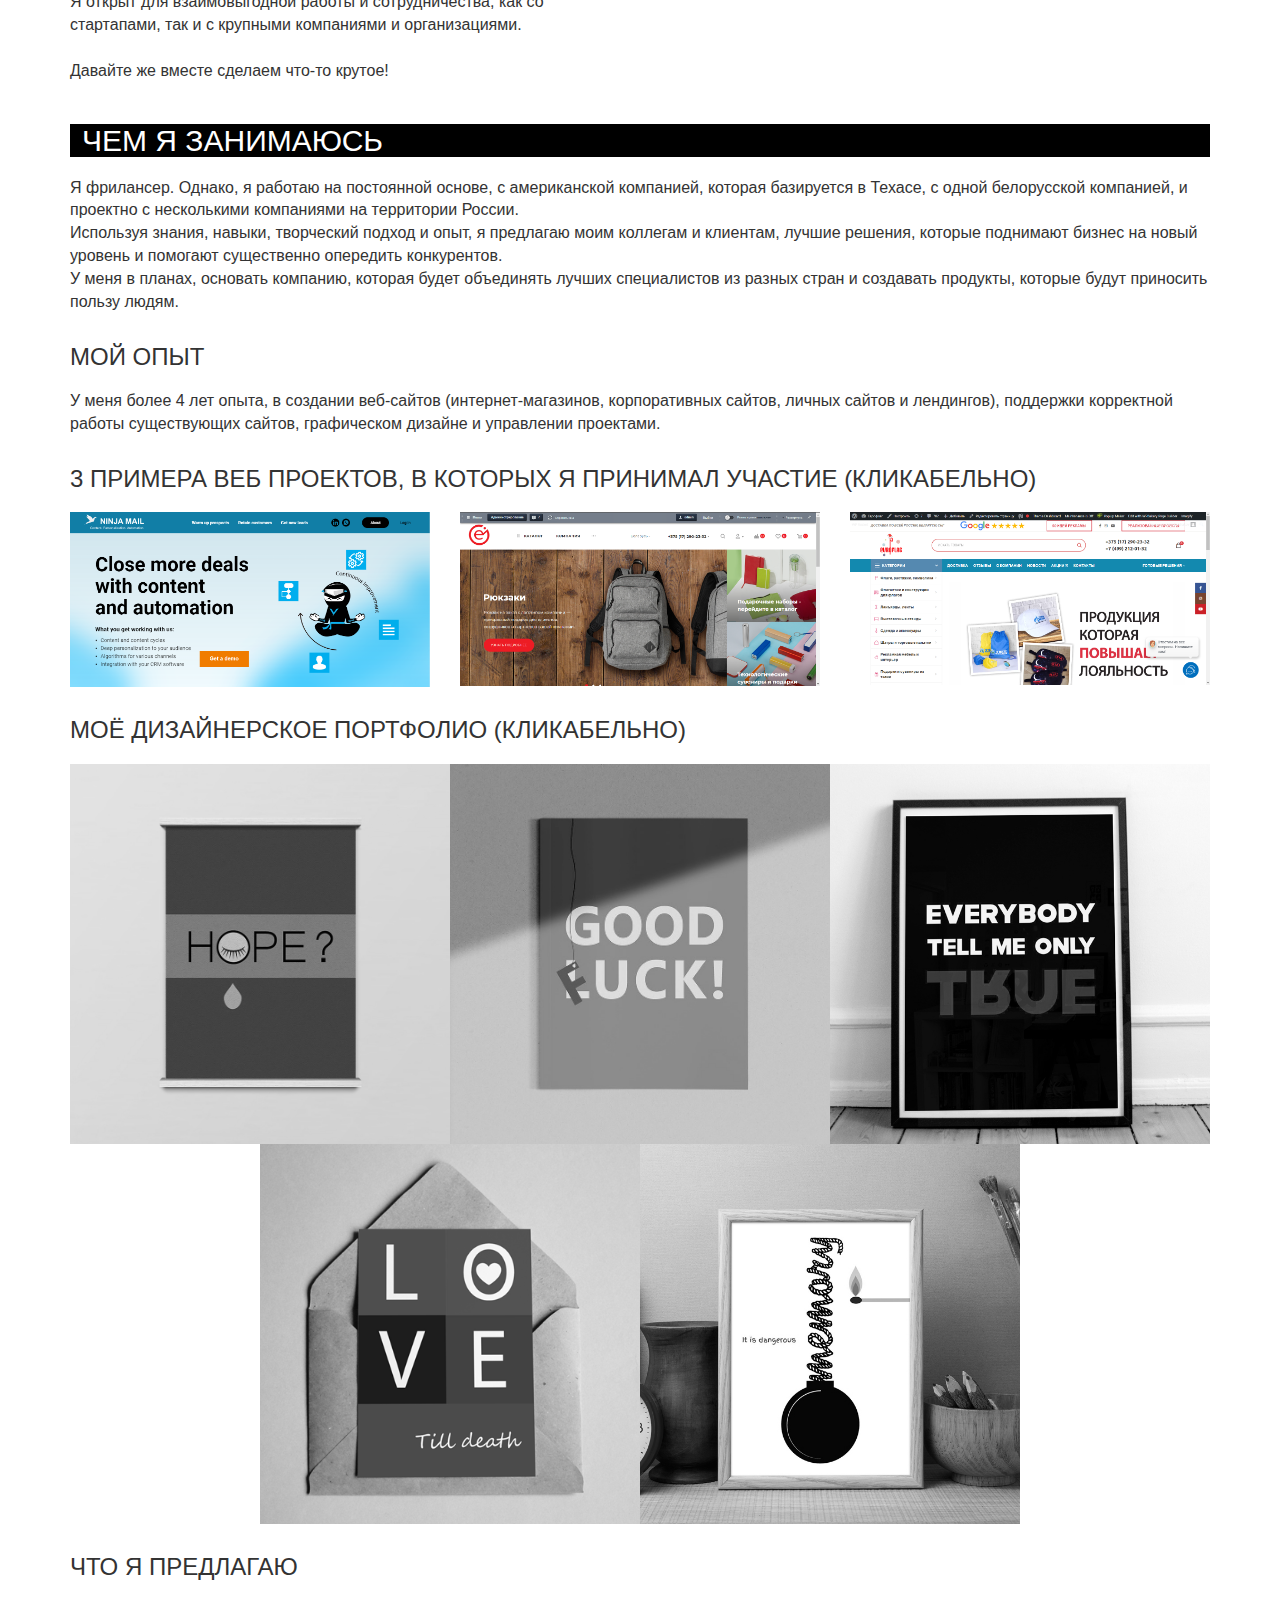
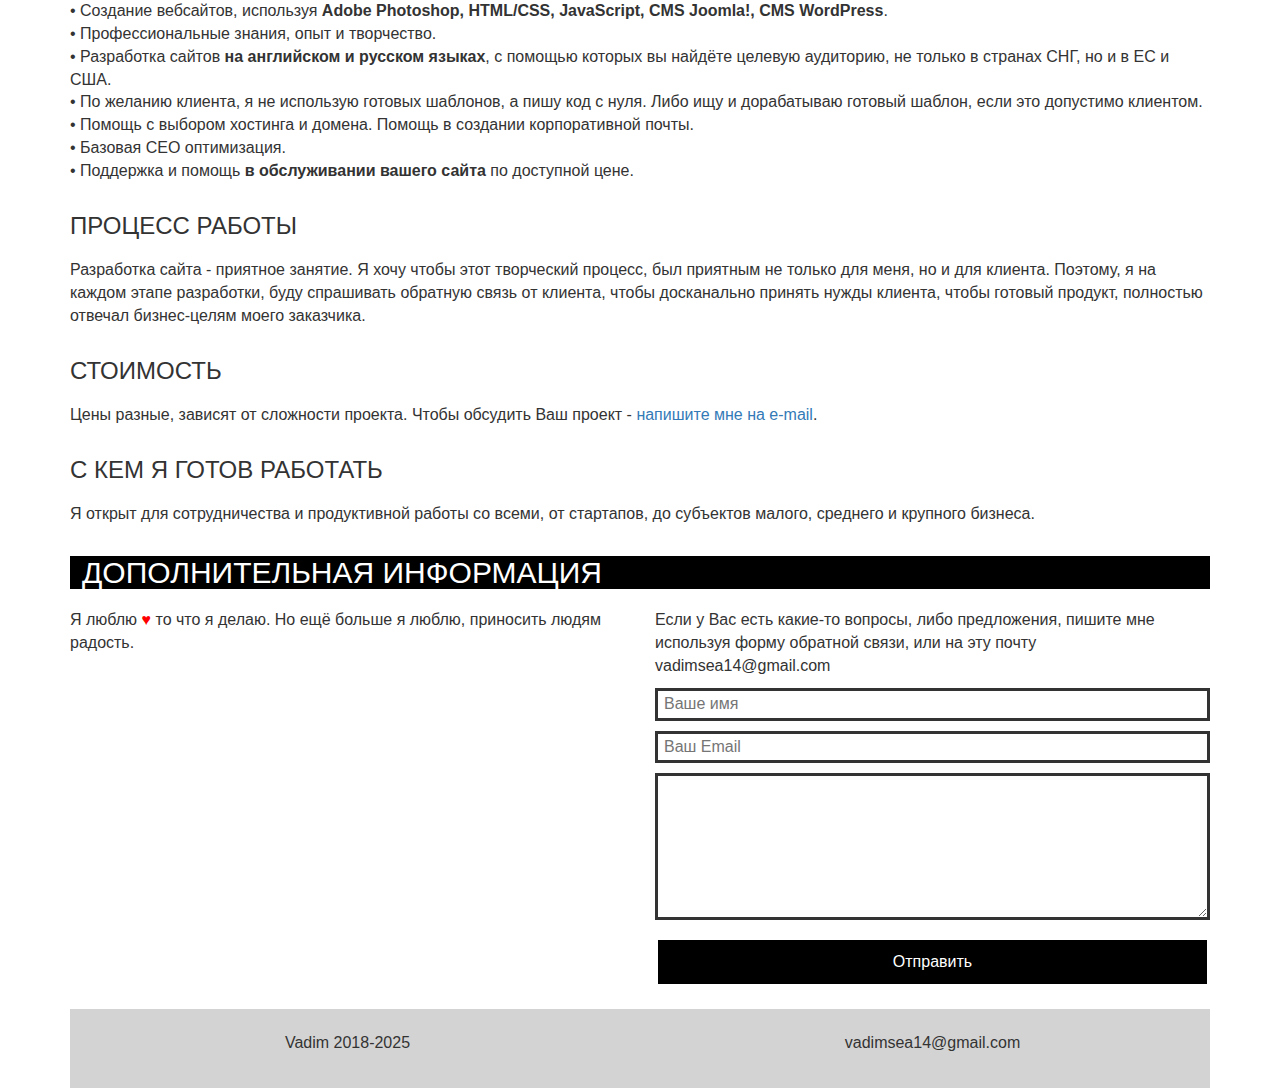
==== commit 39ac5766: "Update po-russki.html" ====
--- a/po-russki.html
+++ b/po-russki.html
@@ -150,13 +150,7 @@
 		</div>
 	</div><!-- /-fx-gal-item -->
 
-	<div class="-fx-gal-item">
-		<div class="-fx-gal-image-thumb" tabindex="1">
-			<a href="https://vadimsea.github.io/images/love.jpg" target="_blank">
-				<img src="images/love.jpg" />
-			</a>
-		</div>
-	</div><!-- /-fx-gal-item -->
+
 
 	<div class="-fx-gal-item">
 		<div class="-fx-gal-image-thumb" tabindex="1">
@@ -250,7 +244,7 @@
 <footer class="footer-vadzim">
   <div class="row" style="text-align: center;">
 	  <div class="col-md-6">
-	  	<p>Vadim 2018-2023</p>
+	  	<p>Vadim 2018-2025</p>
 	  </div>
 	  <div class="col-md-6">
 	  	<p>vadimsea14@gmail.com</p>
